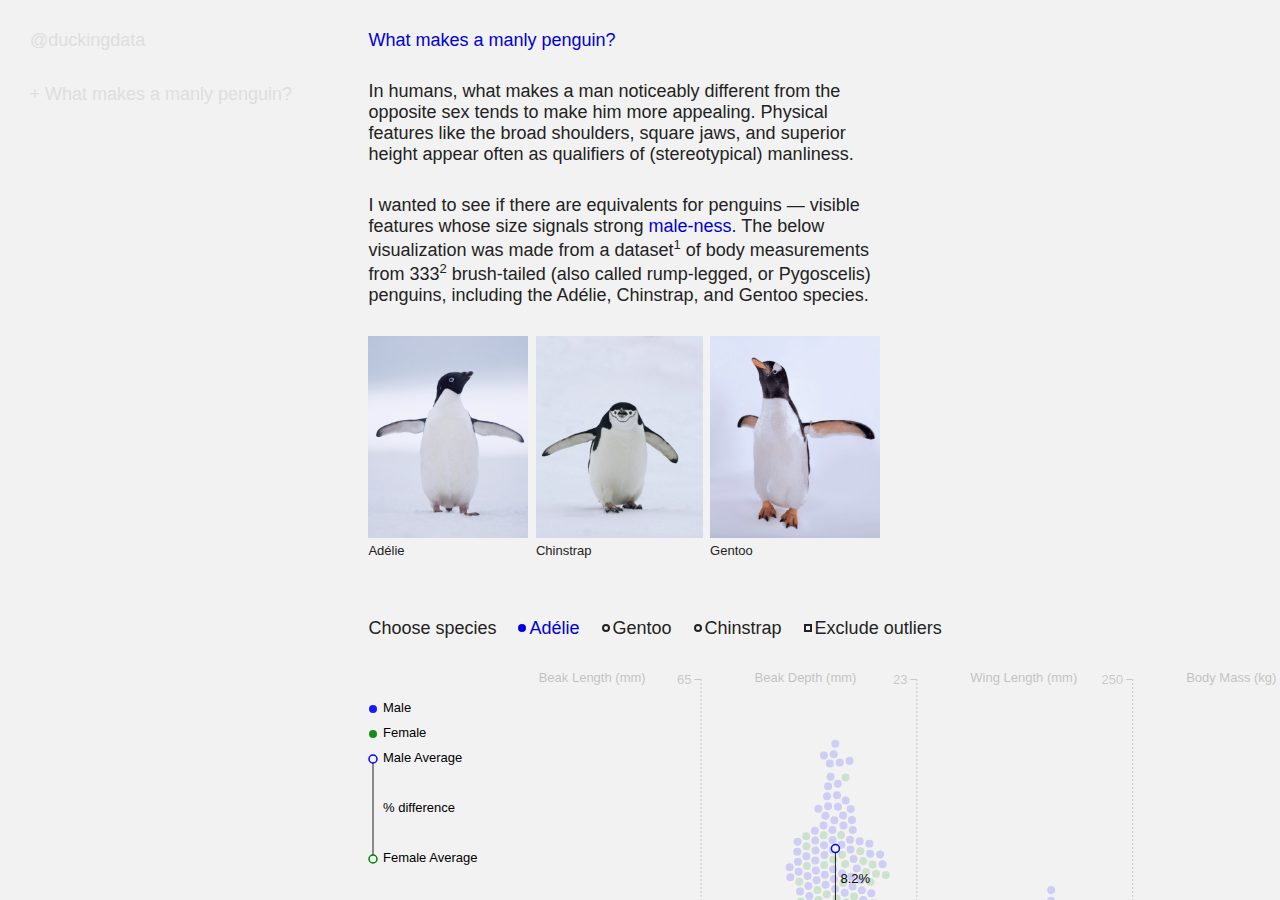
==== 220204-penguins.html @ bf02101d "restructured for github pages" ====
<!DOCTYPE html>
<html lang="en">
  <head>
    <meta charset="UTF-8" />
    <meta http-equiv="X-UA-Compatible" content="IE=edge" />
    <meta name="viewport" content="width=device-width, initial-scale=1.0" />
    <link rel="stylesheet" href="styles/styles.css" />
    <title>duckingdata</title>
  </head>
  <body>
    <script id="nav-bar" src="scripts/nav.js"></script>
    <main onclick="bodyOnClick()">
      <header class="pop">What makes a manly penguin?</header>
      <p>
        In humans, what makes a man noticeably different from the opposite sex
        tends to make him more appealing. Physical features like the broad
        shoulders, square jaws, and superior height appear often as qualifiers
        of (stereotypical) manliness.
      </p>
      <p>
        I wanted to see if there are equivalents for penguins — visible features
        whose size signals strong
        <span class="pop">male-ness</span>. The below visualization was made
        from a dataset<sup>1</sup> of body measurements from 333<sup>2</sup>
        brush-tailed (also called rump-legged, or Pygoscelis) penguins,
        including the Adélie, Chinstrap, and Gentoo species.
      </p>
      <div class="images-row">
        <figure>
          <img src="images/220204-penguins/adelie.png"Adélie" />
          <figcaption>Adélie</figcaption>
        </figure>
        <figure>
          <img src="images/220204-penguins/chinstrap.png" alt="Chinstrap" />
          <figcaption>Chinstrap</figcaption>
        </figure>
        <figure>
          <img src="images/220204-penguins/gentoo.png" alt="Gentoo" />
          <figcaption>Gentoo</figcaption>
        </figure>
      </div>
      <div id="chart">
        <div class="selector">
          <text>Choose species</text>
          <div class="options">
            <div>
              <input
                type="radio"
                id="Adelie"
                name="selector"
                checked="checked"
              />
              <label for="Adelie">Adélie</label>
              <div class="check"></div>
            </div>
            <div>
              <input type="radio" id="Gentoo" name="selector" />
              <label for="Gentoo">Gentoo</label>
              <div class="check"></div>
            </div>
            <div>
              <input type="radio" id="Chinstrap" name="selector" />
              <label for="Chinstrap">Chinstrap</label>
              <div class="check"></div>
            </div>
            <div>
              <input type="checkbox" id="outliers" />
              <label for="outliers">Exclude outliers</label>
              <div class="checkmark"></div>
            </div>
          </div>
        </div>
      </div>
      <p>
        Weight shows the widest gender gap for all three species. This makes
        sense, as a study of one Adélie colony found that 17.3% of chick losses
        were from parent deserting the nest due to starvation. The loss could
        have been avoided if the parent could hold out for a little longer,
        since the returning mates arrived only a few days later. In the waiting
        game, it's advantageous to be a large, fat penguin.<sup>3</sup> For
        mommy penguins,
        <span class="pop"
          >fatter husbands mean higher chance of survival for her babies.</span
        >
      </p>
      <p>
        Second, while males are generally larger than females, the distinction
        can be subtle. Some features show more pronounced difference, where we
        can almost draw a line to separate observations of each gender, like
        weight for Adélie and Gentoo, beak depth for Gentoo, and to lesser
        extent beak length for Chinstrap. There are otherwise large areas where
        blue and green dots migle, where both genders occupy the same range.
        This also makes sense: in humans, for example, broad shoulders or
        angular face shapes are not exlusive to men.
        <span class="pop">A combination of several features together</span>,
        rather than just one, may be more accurate predictor of sex.
      </p>
      <div>
        <p>
          <span class="pop">Limitions: </span>The highlighted averages in this
          graph don't reflect conclusions from the research paper<sup>1</sup>
          that accompanies the dataset. It suggests the strongest predictive
          features of male are:
        </p>
        <ul>
          <li>Weight and beak length for Adélie</li>
          <li>Weight and beak depth for Gentoo</li>
          <li>Beak length and depth for Chinstrap</li>
        </ul>
        <p>
          With weight the least predictive feature for Chinstrap, and wing
          length a weak predictor for all three species.
        </p>
      </div>
      <p>
        Beside showing that wing length has the smallest gender gap in all three
        species, the graph fails to reflect most of the rest. This may be
        because comparing averages is a weak way to determine which features are
        predictive of sex, as it doesn't take into account overlaps in the
        observation ranges of two genders, of which there are many, as mentioned
        earlier. A large overlap means the feature cannot be used to easily
        distinguish categories.
      </p>
      <p>
        For this classification problem, multivariate logistic regression and
        more advanced statistical analyses, like ones performed in the research
        paper, would be a better way to go. Since I'm statistic-illiterate,
        here's a penguin: 🐧
      </p>
      <ol id="source">
        <li>
          Gorman KB, Williams TD, Fraser WR (2014) Ecological Sexual Dimorphism
          and Environmental Variability within a Community of Antarctic Penguins
          (Genus Pygoscelis). PLoS ONE 9(3): e90081.
          <a href="https://doi.org/10.1371/journal.pone.0090081"
            >http://doi.org</a
          >
          (via
          <a
            href="https://www.kaggle.com/parulpandey/palmer-archipelago-antarctica-penguin-data"
            >www.kaggle.com</a
          >)
        </li>
        <li>
          From the original dataset, 11 were excluded due to missing data.
        </li>
        <li>
          The Ocean Portal, Smithsonian Institution, National Museum of Natural
          History, and Sant Marine Science Chair, accessed 3 March 2022 (<a
            href="https://ocean.si.edu/ocean-life/seabirds/penguins"
            >http://ocean.si.edu</a
          >)
        </li>
      </ol>
    </main>
  </body>
  <script src="scripts/d3.min.js"></script>
  <script src="scripts/220204-penguins.js"></script>
</html>
---- styles/styles.css ----
@font-face {
    font-family: 'Inter var';
    font-weight: 100 900;
    font-display: swap;
    font-style: normal;
    font-named-instance: 'Regular';
    src: url("fonts/Inter-roman.var.woff2") format("woff2");
}

html {
    font-family: 'Inter', sans-serif;
}

:root {
    /* text colors */
    --base-color: #F2F2F2;
    --text-color: #222222;
    --text-faint: #dedede;
    --small-text-faint: #a2a2a2;
    --accent-color: #0000d8;
    /* graph colors*/
    --graph-background-color: #ededed;
    --small-element-faint: .2;
    --medium-element-faint: .15;
    /* fonts */
    --font : 'Inter';
    --font-main-size: 18px;
    --font-main-weight: 500;
    --font-legend-size: 13px;
    --font-nav-button-size: 45px;
    /* layout */
    --margin: 30px;
    --mini-margin: 15px;
    --padding: 30px;
    --mini-padding: 10px;
    --nav-width: 24vw;
    --nav-max-width: 350px;
    --nav-min-width: 300px;
    --paragraph-width: 40vw;
    --paragraph-width-mobile: 70vw;
    --paragraph-max-width: 800px;
    --paragraph-min-width: 300px;
    --graph-width: 65vw;
    --graph-max-width: 1100px;
    --graph-min-width: 990px;
}

@keyframes fadeInAnimation{
    0% { opacity: 0; }
    100% { opacity: 1; }
}

@keyframes colorFade {
    0% { color: var(--text-faint); }
    100% { color: var(--text-color); }
}

* {
    padding: 0;
    margin: 0;
    max-width: 100%;
    position: relative;
}

a {
    color: var(--text-color);
}

a:hover {
    color: var(--accent-color);
}

body {
    appearance: none;
    animation: fadeInAnimation ease 100ms;
    background: var(--base-color);
    color: var(--text-color);
    display: flex;
    font-size: var(--font-main-size);
    font-weight: var(--font-main-weight);
    overflow: hidden;
    height: 100vh;
    -webkit-font-smoothing: antialiased;
}

figcaption,
sup {
    font-size: var(--font-legend-size);
    font-weight: var(--font-legend-weight);
}

h1,
h2,
h3 {
    font-size: var(--font-main-size);
    font-weight: var(--font-main-weight);
}

input[type=radio],
input[type=checkbox] {
    visibility: hidden;
}

input[type=radio]:checked ~ .check,
input[type=checkbox]:checked ~ .checkmark {
    border-color: var(--accent-color);
    background: var(--accent-color);
}

input[type=radio]:checked ~ label,
input[type=checkbox]:checked ~ label {
    color: var(--accent-color);
}

label {
    cursor: pointer;
    padding-left: 5px;
}

nav {
    display: flex;
    flex-direction: column;
    gap: var(--margin);
    max-height: 100vh;
    overflow-y: auto;
    padding: var(--padding);
    width: var(--nav-width);
    max-width: var(--nav-max-width);
}

nav * {
    color: var(--text-faint);
}

nav:hover * {
    animation: colorFade ease 50ms;
    animation-fill-mode: forwards;
}

ul {
    list-style: '+';
    list-style-position: outside;
    padding-left: var(--mini-padding);
}

main ul {
    margin: var(--mini-margin) 0;
}

li {
    margin: calc(var(--mini-padding)/3) 0;
    padding-left: calc(var(--mini-padding)/2);
}

nav a {
    text-decoration: none;
}

nav a:hover,
nav li:hover {
    color: var(--accent-color) !important;
}

main {
    display: flex;
    flex-direction: column;
    gap: var(--margin);
    max-height: 100vh;
    overflow-y: auto;
    padding: var(--padding);
    width: calc(100vw - var(--nav-width));
}

main p {
    line-break: strict;
    width: var(--paragraph-width);
    max-width: var(--paragraph-max-width);
    min-width: var(--paragraph-min-width);
}

#chart {
    display: flex;
    flex-direction: column;
    gap: var(--margin);
    height: auto;
    margin: var(--margin) 0;
    max-width: var(--graph-max-width);
    min-width: var(--graph-min-width);
    width: var(--graph-width);
}

#nav-button {
    position: absolute;
    right: var(--margin);
    top: calc(var(--margin) - 10px);
    visibility: hidden;
}

#nav-button label {
    padding: 0;
    font-size: var(--font-nav-button-size);
}

#nav-sign:before {
    content:'menu';
    font-size: var(--font-legend-size);
    position: absolute;
    top: -10px;
    right: -2px;
}

#nav-checkbox:checked ~ #nav-sign:before {
    content: '';
    color: var(--accent-color);
}

#source {
    font-size: var(--font-legend-size);
    width: var(--paragraph-width);
    max-width: var(--paragraph-max-width);
    min-width: var(--paragraph-min-width);
}

#source:before {
    content: '—';
}

.axis {
    color: var(--text-color);
    opacity: var(--small-element-faint);
}

.axis path {
    stroke: var(--text-color);
    stroke-dasharray: 2, 2;
}

.circle {
    opacity: var(--medium-element-faint);
}

.circle-avg {
    fill: var(--base-color);
    stroke-width: 1.5px;
}

.chart-background {
    fill: var(--graph-background-color);
}

.check {
    border: solid 2px var(--text-color);
    border-radius: 100%;
    height: 4px;
    left: 7px;
    position: absolute;
    width: 4px;
}

.checkmark {
    border: solid 2px var(--text-color);
    height: 4px;
    left: 7px;
    position: absolute;
    width: 4px;
}

.images-row {
    align-items: stretch;
    display: flex;
    gap: calc(var(--mini-margin)/2);
    width: var(--paragraph-width);
    max-width: var(--paragraph-max-width);
    min-width: var(--paragraph-min-width);
}

.legend-text {
    dominant-baseline: middle;
    font-size: var(--font-legend-size);
    font-weight: var(--font-legend-weight);
}

.line-avg {
    stroke: var(--text-color);
    stroke-width: 1px;
}

.massive {
    font-size: clamp(4rem, 9vw, 9rem);
    line-height: 1.5ch;
    letter-spacing: -.05em;
    word-spacing: .2em;
    position: relative;
    top: -10px;
}

.open-menu {
    animation: fadeInAnimation 50ms ease;
    visibility: visible;
}

.options {
    display: flex;
    gap: var(--mini-margin);
}

.options > div {
    align-items: center;
    display: flex;
}

.options > div:hover .check {
    border-color: var(--accent-color);
}
.options > div:hover label {
    color: var(--accent-color);
}

.pop {
    color: var(--accent-color);
}

.selector {
    display: flex;
    gap: var(--mini-margin);
}

.tick text {
    font-size: var(--font-legend-size);
}

::-webkit-scrollbar {
    display: none;
}

@media screen  and (max-width: 770px) {
    nav {
        background: var(--base-color);
        border-left: 1.5px solid var(--text-color);
        height: 100%;
        position: absolute;
        right: 0;
        min-width: var(--nav-min-width);
        visibility: hidden;
        z-index: 1;
    }
    nav * {
        color: var(--text-color);
    }
    nav:hover * {
        animation: none;
    }
    main {
        width: 100% !important;
    }
    main p,
    #source,
    .images-row {
        width: var(--paragraph-width-mobile);
    }
    #nav-button {
        visibility: visible !important;
        z-index: 1000;
    }
}
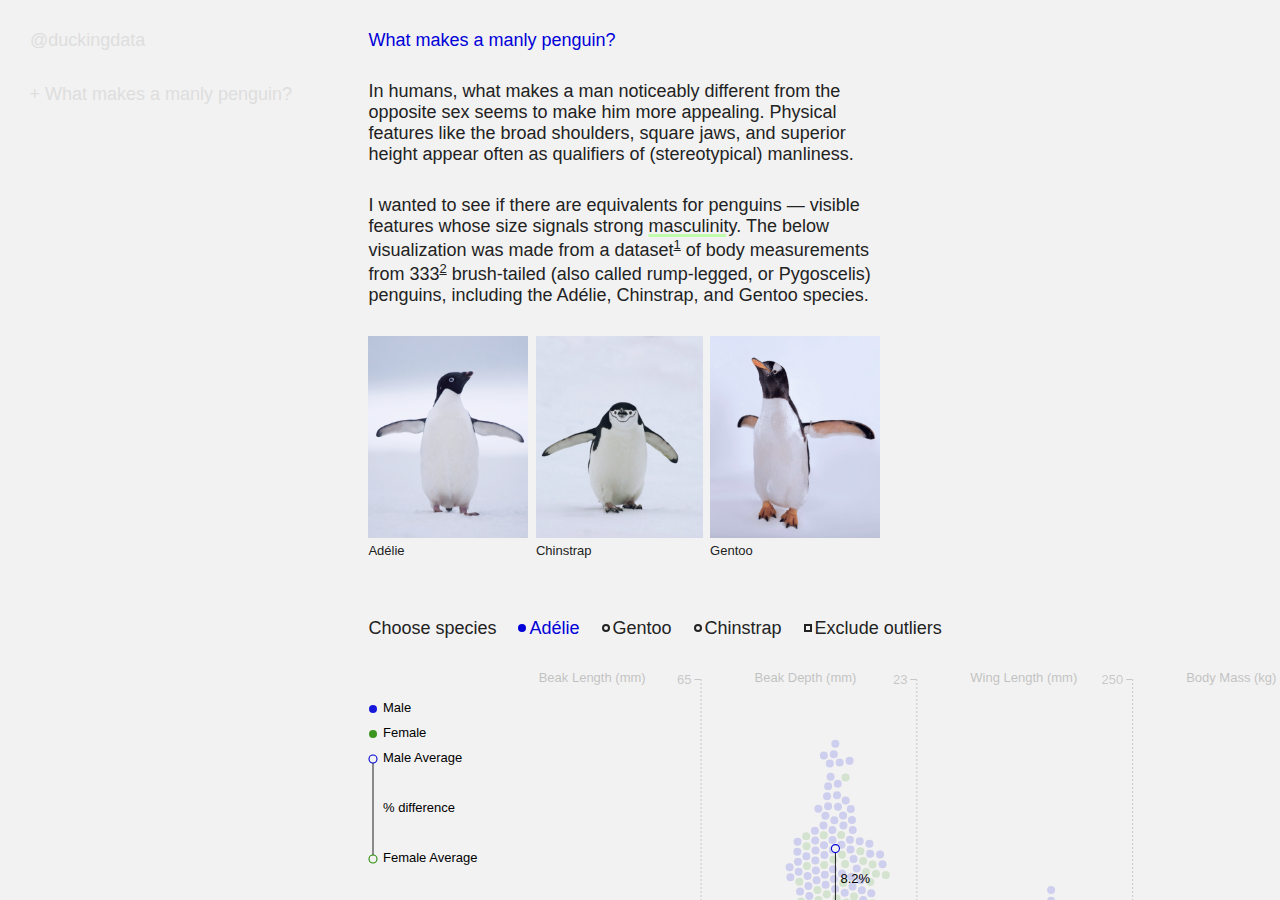
==== commit 57f0c558: "edited styles and layout" ====
--- a/220204-penguins.html
+++ b/220204-penguins.html
@@ -13,15 +13,16 @@
       <header class="pop">What makes a manly penguin?</header>
       <p>
         In humans, what makes a man noticeably different from the opposite sex
-        tends to make him more appealing. Physical features like the broad
+        seems to make him more appealing. Physical features like the broad
         shoulders, square jaws, and superior height appear often as qualifiers
         of (stereotypical) manliness.
       </p>
       <p>
         I wanted to see if there are equivalents for penguins — visible features
         whose size signals strong
-        <span class="pop">male-ness</span>. The below visualization was made
-        from a dataset<sup>1</sup> of body measurements from 333<sup>2</sup>
+        <span class="pop-abit">masculinity</span>. The below visualization was
+        made from a dataset<sup><a href="#note-1">1</a></sup> of body
+        measurements from 333<sup><a href="#note-2">2</a></sup>
         brush-tailed (also called rump-legged, or Pygoscelis) penguins,
         including the Adélie, Chinstrap, and Gentoo species.
       </p>
@@ -73,85 +74,91 @@
       </div>
       <p>
         Weight shows the widest gender gap for all three species. This makes
-        sense, as a study of one Adélie colony found that 17.3% of chick losses
-        were from parent deserting the nest due to starvation. The loss could
-        have been avoided if the parent could hold out for a little longer,
-        since the returning mates arrived only a few days later. In the waiting
-        game, it's advantageous to be a large, fat penguin.<sup>3</sup> For
-        mommy penguins,
-        <span class="pop"
+        sense: a study of one Adélie colony found that 17.3% of chick losses
+        were from parent deserting the nest due to starvation, and since the
+        returning mates arrived only a few days later, the loss could have been
+        avoided if the parent could hold out for a little longer. In the waiting
+        game, it's advantageous to be a large, fat penguin.<sup
+          ><a href="#note-3">3</a></sup
+        >
+        For mommy penguins,
+        <span class="pop-abit"
           >fatter husbands mean higher chance of survival for her babies.</span
         >
       </p>
       <p>
-        Second, while males are generally larger than females, the distinction
-        can be subtle. Some features show more pronounced difference, where we
-        can almost draw a line to separate observations of each gender, like
-        weight for Adélie and Gentoo, beak depth for Gentoo, and to lesser
-        extent beak length for Chinstrap. There are otherwise large areas where
-        blue and green dots migle, where both genders occupy the same range.
-        This also makes sense: in humans, for example, broad shoulders or
-        angular face shapes are not exlusive to men.
-        <span class="pop">A combination of several features together</span>,
-        rather than just one, may be more accurate predictor of sex.
-      </p>
-      <div>
-        <p>
-          <span class="pop">Limitions: </span>The highlighted averages in this
-          graph don't reflect conclusions from the research paper<sup>1</sup>
-          that accompanies the dataset. It suggests the strongest predictive
-          features of male are:
-        </p>
-        <ul>
-          <li>Weight and beak length for Adélie</li>
-          <li>Weight and beak depth for Gentoo</li>
-          <li>Beak length and depth for Chinstrap</li>
-        </ul>
-        <p>
-          With weight the least predictive feature for Chinstrap, and wing
-          length a weak predictor for all three species.
-        </p>
-      </div>
-      <p>
-        Beside showing that wing length has the smallest gender gap in all three
-        species, the graph fails to reflect most of the rest. This may be
-        because comparing averages is a weak way to determine which features are
-        predictive of sex, as it doesn't take into account overlaps in the
-        observation ranges of two genders, of which there are many, as mentioned
-        earlier. A large overlap means the feature cannot be used to easily
-        distinguish categories.
+        While males are generally larger than females, the distinction can be
+        subtle. On few features — weight for Adélie and Gentoo, beak depth for
+        Gentoo, and to lesser extent beak length for Chinstrap — we can almost
+        draw a line to roughly separate observations of each gender. On others,
+        blue and green dots migle over large areas, with both genders occupying
+        the same range of measurements.
       </p>
       <p>
-        For this classification problem, multivariate logistic regression and
-        more advanced statistical analyses, like ones performed in the research
-        paper, would be a better way to go. Since I'm statistic-illiterate,
-        here's a penguin: 🐧
+        This also makes sense: in humans, broad shoulders or angular face shapes
+        are not exclusive to men. Not one but a combination of several features
+        may be more accurate predictor of sex.
       </p>
-      <ol id="source">
-        <li>
-          Gorman KB, Williams TD, Fraser WR (2014) Ecological Sexual Dimorphism
-          and Environmental Variability within a Community of Antarctic Penguins
-          (Genus Pygoscelis). PLoS ONE 9(3): e90081.
-          <a href="https://doi.org/10.1371/journal.pone.0090081"
-            >http://doi.org</a
-          >
-          (via
-          <a
-            href="https://www.kaggle.com/parulpandey/palmer-archipelago-antarctica-penguin-data"
-            >www.kaggle.com</a
-          >)
-        </li>
-        <li>
-          From the original dataset, 11 were excluded due to missing data.
-        </li>
-        <li>
-          The Ocean Portal, Smithsonian Institution, National Museum of Natural
-          History, and Sant Marine Science Chair, accessed 3 March 2022 (<a
-            href="https://ocean.si.edu/ocean-life/seabirds/penguins"
-            >http://ocean.si.edu</a
-          >)
-        </li>
-      </ol>
+      <p>
+        To overgeneralize, this means to me that
+        <span class="pop-abit"
+          >plump, curvaceous women with significant lips translate to very macho
+          penguins</span
+        >, making them highly desirable to both species.
+      </p>
+      <div id="footnote">
+        <ol>
+          <li id="note-1">
+            Gorman KB, Williams TD, Fraser WR (2014) Ecological Sexual
+            Dimorphism and Environmental Variability within a Community of
+            Antarctic Penguins (Genus Pygoscelis). PLoS ONE 9(3): e90081.
+            <a href="https://doi.org/10.1371/journal.pone.0090081"
+              >http://doi.org</a
+            >
+            (via
+            <a
+              href="https://www.kaggle.com/parulpandey/palmer-archipelago-antarctica-penguin-data"
+              >www.kaggle.com</a
+            >)
+          </li>
+          <li id="note-2">
+            From the original dataset, 11 were excluded due to missing data.
+          </li>
+          <li id="note-3">
+            The Ocean Portal, Smithsonian Institution, National Museum of
+            Natural History, and Sant Marine Science Chair, accessed 3 March
+            2022 (<a href="https://ocean.si.edu/ocean-life/seabirds/penguins"
+              >http://ocean.si.edu</a
+            >)
+          </li>
+        </ol>
+        <div>
+          <p>
+            <span class="pop-abit">Limitations:</span><br />The highlighted
+            averages in this graph don't reflect conclusions from the research
+            paper that accompanies the dataset. It suggests the strongest
+            predictive features of male are:
+          </p>
+          <ul>
+            <li>Weight and beak length for Adélie</li>
+            <li>Weight and beak depth for Gentoo</li>
+            <li>Beak length and depth for Chinstrap</li>
+          </ul>
+          <p>
+            With weight the least predictive feature for Chinstrap, and wing
+            length a weak predictor for all three species. Beside showing the
+            latter (wing length), the graph fails to reflect most of the rest.
+            This may be because comparing averages is a weak way to determine
+            predictive features: it doesn't take into account the many overlaps
+            in the observation ranges of two genders. A large overlap means the
+            feature cannot be used to easily distinguish categories. For this
+            classification problem, multivariate logistic regression and more
+            advanced statistical analyses, like those performed in the research
+            paper, would be a better way to go. Since I'm statistic-illiterate,
+            here's a penguin: 🐧
+          </p>
+        </div>
+      </div>
     </main>
   </body>
   <script src="scripts/d3.min.js"></script>
--- a/styles/styles.css
+++ b/styles/styles.css
@@ -17,11 +17,14 @@
     --text-color: #222222;
     --text-faint: #dedede;
     --small-text-faint: #a2a2a2;
+    --text-highlight: #c0fcac;
     --accent-color: #0000d8;
+    --secondary-accent-color: #268C07;
+    --third-accent-color: #D95816;
     /* graph colors*/
     --graph-background-color: #ededed;
-    --small-element-faint: .2;
-    --medium-element-faint: .15;
+    --faint-small-opacity: .2;
+    --faint-medium-opacity: .15;
     /* fonts */
     --font : 'Inter';
     --font-main-size: 18px;
@@ -80,6 +83,7 @@
     font-weight: var(--font-main-weight);
     overflow: hidden;
     height: 100vh;
+    width: 100vw;
     -webkit-font-smoothing: antialiased;
 }
 
@@ -137,14 +141,22 @@
     animation-fill-mode: forwards;
 }
 
-ul {
-    list-style: '+';
+nav ul {
+    list-style: '+' outside;
+    padding-left: var(--mini-padding);
+}
+
+main ul {
+    list-style: '+' outside;
+    /* margin: var(--mini-margin) 0; */
+    position: relative;
+    right: calc(var(--mini-padding)/2);
+}
+
+ol {
     list-style-position: outside;
-    padding-left: var(--mini-padding);
-}
-
-main ul {
-    margin: var(--mini-margin) 0;
+    position: relative;
+    right: calc(var(--mini-padding)/2);
 }
 
 li {
@@ -214,20 +226,31 @@
     color: var(--accent-color);
 }
 
-#source {
+#footnote {
+    display: flex;
+    flex-direction: column;
+    gap: var(--mini-margin);
     font-size: var(--font-legend-size);
     width: var(--paragraph-width);
     max-width: var(--paragraph-max-width);
     min-width: var(--paragraph-min-width);
 }
 
-#source:before {
+#footnote:before {
     content: '—';
+}
+
+#footnote ul {
+    margin: calc(var(--mini-margin)/2) 0;
+}
+
+#footnote li {
+    margin: 0;
 }
 
 .axis {
     color: var(--text-color);
-    opacity: var(--small-element-faint);
+    opacity: var(--faint-small-opacity);
 }
 
 .axis path {
@@ -236,12 +259,12 @@
 }
 
 .circle {
-    opacity: var(--medium-element-faint);
+    opacity: var(--faint-medium-opacity);
 }
 
 .circle-avg {
     fill: var(--base-color);
-    stroke-width: 1.5px;
+    stroke-width: 1.1px;
 }
 
 .chart-background {
@@ -286,12 +309,13 @@
 }
 
 .massive {
-    font-size: clamp(4rem, 9vw, 9rem);
+    font-size: clamp(4rem, 5vw, 5rem);
     line-height: 1.5ch;
     letter-spacing: -.05em;
-    word-spacing: .2em;
     position: relative;
     top: -10px;
+    width: 50vw;
+    word-spacing: .2em;
 }
 
 .open-menu {
@@ -320,6 +344,11 @@
     color: var(--accent-color);
 }
 
+.pop-abit {
+    /* background: linear-gradient(0deg, var(--text-highlight) 10%, transparent 20%); */
+    text-decoration: 2.5px solid underline var(--text-highlight);
+}
+
 .selector {
     display: flex;
     gap: var(--mini-margin);
@@ -333,7 +362,7 @@
     display: none;
 }
 
-@media screen  and (max-width: 770px) {
+@media screen and (max-width: 770px) {
     nav {
         background: var(--base-color);
         border-left: 1.5px solid var(--text-color);
@@ -352,10 +381,12 @@
     }
     main {
         width: 100% !important;
+        /* overflow-x: hidden; */
     }
     main p,
-    #source,
-    .images-row {
+    #footnote,
+    .images-row,
+    .massive {
         width: var(--paragraph-width-mobile);
     }
     #nav-button {
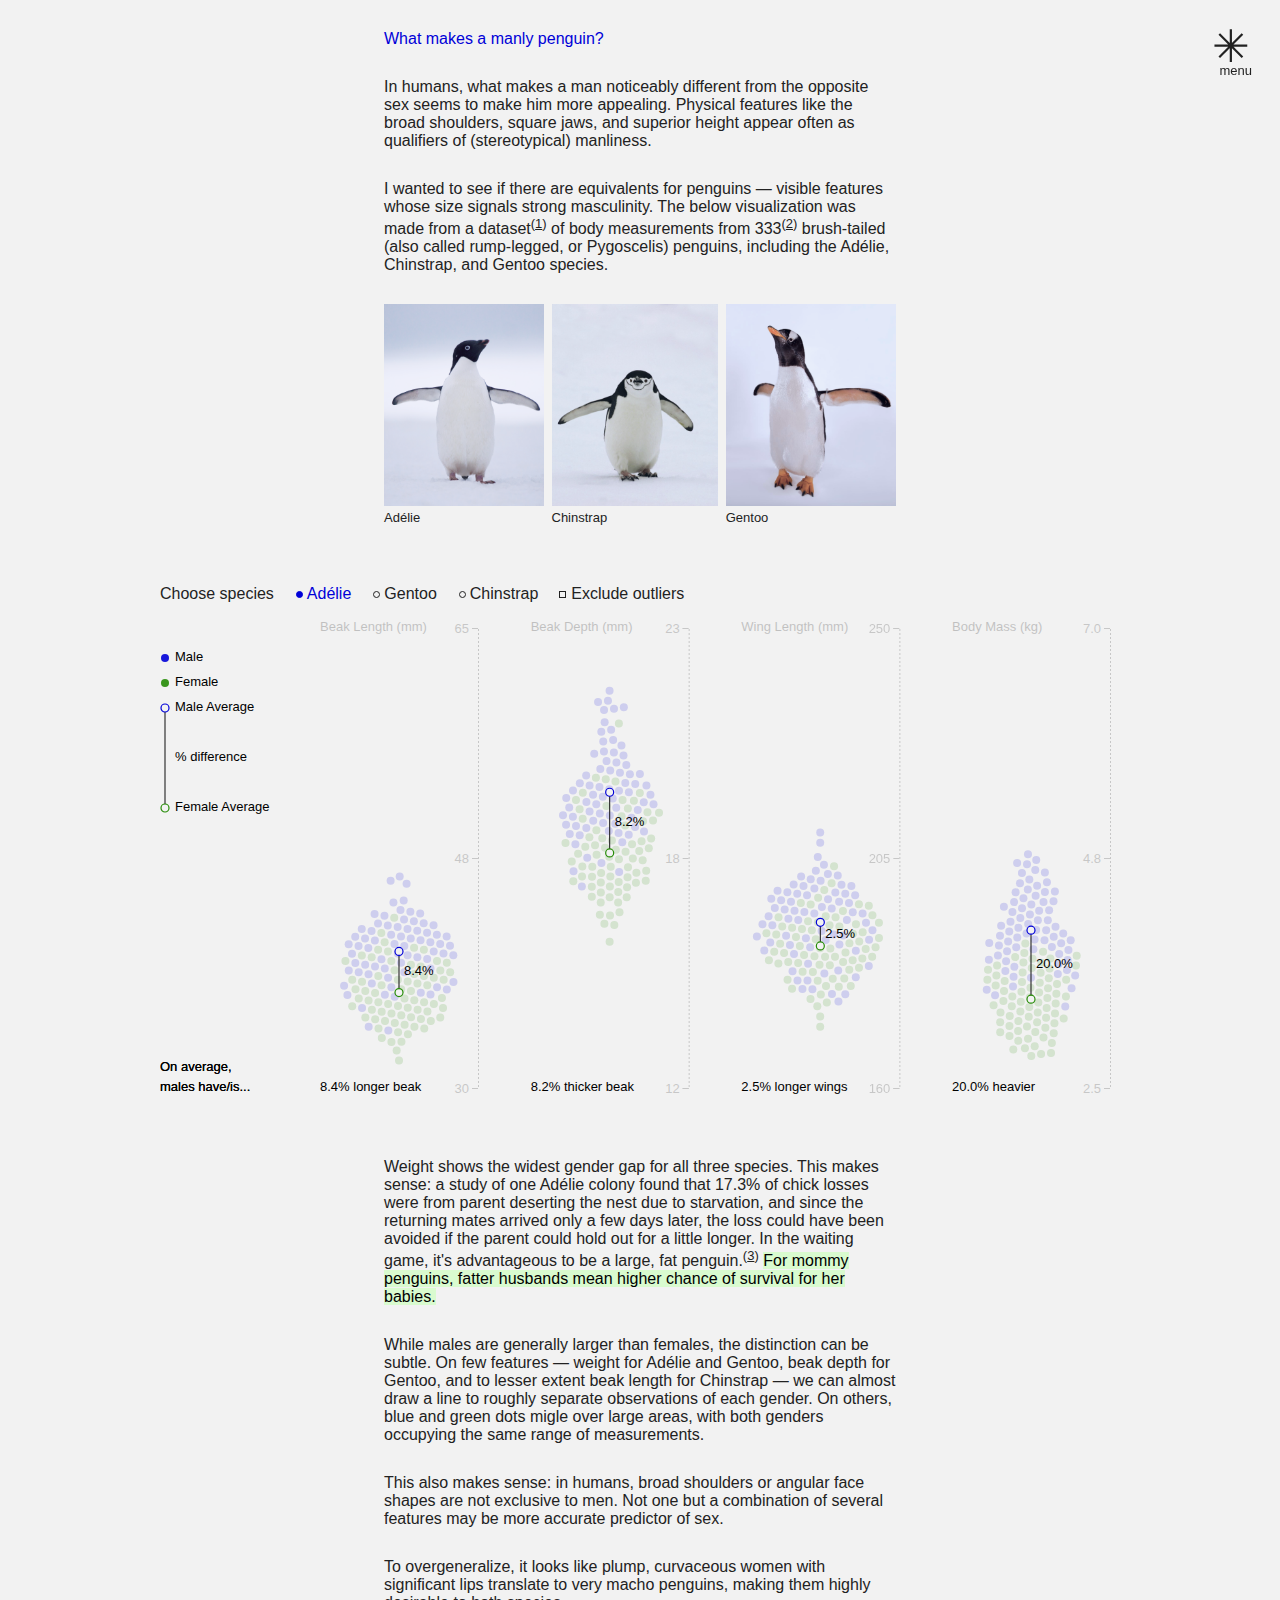
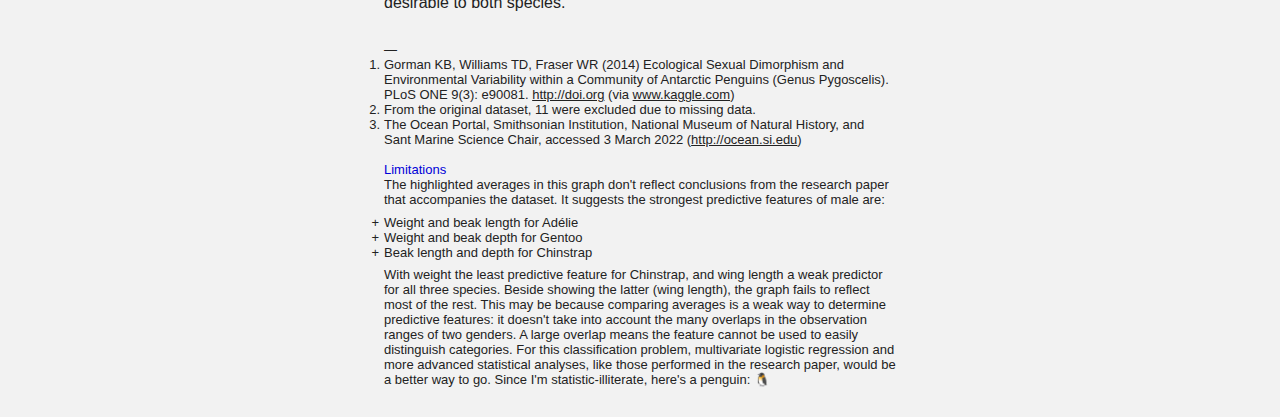
==== commit 44c2b351: "changed layouts" ====
--- a/220204-penguins.html
+++ b/220204-penguins.html
@@ -19,10 +19,9 @@
       </p>
       <p>
         I wanted to see if there are equivalents for penguins — visible features
-        whose size signals strong
-        <span class="pop-abit">masculinity</span>. The below visualization was
-        made from a dataset<sup><a href="#note-1">1</a></sup> of body
-        measurements from 333<sup><a href="#note-2">2</a></sup>
+        whose size signals strong masculinity. The below visualization was made
+        from a dataset<sup>(<a href="#note-1">1</a>)</sup> of body measurements
+        from 333<sup>(<a href="#note-2">2</a>)</sup>
         brush-tailed (also called rump-legged, or Pygoscelis) penguins,
         including the Adélie, Chinstrap, and Gentoo species.
       </p>
@@ -40,38 +39,40 @@
           <figcaption>Gentoo</figcaption>
         </figure>
       </div>
-      <div id="chart">
-        <div class="selector">
-          <text>Choose species</text>
-          <div class="options">
-            <div>
-              <input
-                type="radio"
-                id="Adelie"
-                name="selector"
-                checked="checked"
-              />
-              <label for="Adelie">Adélie</label>
-              <div class="check"></div>
-            </div>
-            <div>
-              <input type="radio" id="Gentoo" name="selector" />
-              <label for="Gentoo">Gentoo</label>
-              <div class="check"></div>
-            </div>
-            <div>
-              <input type="radio" id="Chinstrap" name="selector" />
-              <label for="Chinstrap">Chinstrap</label>
-              <div class="check"></div>
-            </div>
-            <div>
-              <input type="checkbox" id="outliers" />
-              <label for="outliers">Exclude outliers</label>
-              <div class="checkmark"></div>
-            </div>
-          </div>
-        </div>
-      </div>
+     <div class="chart-wrapper">
+       <div id="chart">
+         <div class="selector">
+           <text>Choose species</text>
+           <div class="options">
+             <div>
+               <input
+                 type="radio"
+                 id="Adelie"
+                 name="selector"
+                 checked="checked"
+               />
+               <label for="Adelie">Adélie</label>
+               <div class="check"></div>
+             </div>
+             <div>
+               <input type="radio" id="Gentoo" name="selector" />
+               <label for="Gentoo">Gentoo</label>
+               <div class="check"></div>
+             </div>
+             <div>
+               <input type="radio" id="Chinstrap" name="selector" />
+               <label for="Chinstrap">Chinstrap</label>
+               <div class="check"></div>
+             </div>
+             <div>
+               <input type="checkbox" id="outliers" />
+               <label for="outliers">Exclude outliers</label>
+               <div class="checkmark"></div>
+             </div>
+           </div>
+         </div>
+       </div>
+     </div>
       <p>
         Weight shows the widest gender gap for all three species. This makes
         sense: a study of one Adélie colony found that 17.3% of chick losses
@@ -79,11 +80,11 @@
         returning mates arrived only a few days later, the loss could have been
         avoided if the parent could hold out for a little longer. In the waiting
         game, it's advantageous to be a large, fat penguin.<sup
-          ><a href="#note-3">3</a></sup
+          >(<a href="#note-3">3</a>)</sup
         >
-        For mommy penguins,
-        <span class="pop-abit"
-          >fatter husbands mean higher chance of survival for her babies.</span
+        <mark
+          >For mommy penguins, fatter husbands mean higher chance of survival
+          for her babies.</mark
         >
       </p>
       <p>
@@ -100,13 +101,11 @@
         may be more accurate predictor of sex.
       </p>
       <p>
-        To overgeneralize, this means to me that
-        <span class="pop-abit"
-          >plump, curvaceous women with significant lips translate to very macho
-          penguins</span
-        >, making them highly desirable to both species.
+        To overgeneralize, it looks like plump, curvaceous women with
+        significant lips translate to very macho penguins, making them highly
+        desirable to both species.
       </p>
-      <div id="footnote">
+      <div class="footnote">
         <ol>
           <li id="note-1">
             Gorman KB, Williams TD, Fraser WR (2014) Ecological Sexual
@@ -134,7 +133,7 @@
         </ol>
         <div>
           <p>
-            <span class="pop-abit">Limitations:</span><br />The highlighted
+            <span class="pop">Limitations</span><br />The highlighted
             averages in this graph don't reflect conclusions from the research
             paper that accompanies the dataset. It suggests the strongest
             predictive features of male are:
--- a/styles/styles.css
+++ b/styles/styles.css
@@ -1,396 +1,378 @@
-@font-face {
-    font-family: 'Inter var';
-    font-weight: 100 900;
-    font-display: swap;
-    font-style: normal;
-    font-named-instance: 'Regular';
-    src: url("fonts/Inter-roman.var.woff2") format("woff2");
-}
-
+@import url("https://rsms.me/inter/inter.css");
 html {
-    font-family: 'Inter', sans-serif;
+  font-family: "Inter", sans-serif;
+}
+@supports (font-variation-settings: normal) {
+  html {
+    font-family: "Inter var", sans-serif;
+  }
 }
 
 :root {
-    /* text colors */
-    --base-color: #F2F2F2;
-    --text-color: #222222;
-    --text-faint: #dedede;
-    --small-text-faint: #a2a2a2;
-    --text-highlight: #c0fcac;
-    --accent-color: #0000d8;
-    --secondary-accent-color: #268C07;
-    --third-accent-color: #D95816;
-    /* graph colors*/
-    --graph-background-color: #ededed;
-    --faint-small-opacity: .2;
-    --faint-medium-opacity: .15;
-    /* fonts */
-    --font : 'Inter';
-    --font-main-size: 18px;
-    --font-main-weight: 500;
-    --font-legend-size: 13px;
-    --font-nav-button-size: 45px;
-    /* layout */
-    --margin: 30px;
-    --mini-margin: 15px;
-    --padding: 30px;
-    --mini-padding: 10px;
-    --nav-width: 24vw;
-    --nav-max-width: 350px;
-    --nav-min-width: 300px;
-    --paragraph-width: 40vw;
-    --paragraph-width-mobile: 70vw;
-    --paragraph-max-width: 800px;
-    --paragraph-min-width: 300px;
-    --graph-width: 65vw;
-    --graph-max-width: 1100px;
-    --graph-min-width: 990px;
-}
-
-@keyframes fadeInAnimation{
-    0% { opacity: 0; }
-    100% { opacity: 1; }
-}
-
-@keyframes colorFade {
-    0% { color: var(--text-faint); }
-    100% { color: var(--text-color); }
+  /* text colors */
+  --base-color: #f2f2f2;
+  --text-color: #222222;
+  --text-highlight: #d9fbcf;
+  --accent-color: #0000d8;
+
+  /* graph colors*/
+  --faint-peripherals-opacity: 0.2;
+  --faint-dots-opacity: 0.15;
+  /* fonts */
+  --font-main-size: 16px;
+  --font-legend-size: 13px;
+  --font-nav-button-size: 45px;
+  /* layout */
+  --margin: 30px;
+  --mini-margin: 15px;
+  --padding: 30px;
+  --mini-padding: 10px;
+  --nav-width: 25vw;
+  --nav-max-width: 400px;
+  --nav-min-width: 350px;
+  --paragraph-width: 40vw;
+  --paragraph-width-mobile: 70vw;
+  --paragraph-max-width: 800px;
+  --paragraph-min-width: 300px;
+  --graph-width: 60vw;
+  --graph-max-width: 1100px;
+  --graph-min-width: 960px;
+}
+
+@keyframes fadeInAnimation {
+  0% {
+    opacity: 0;
+  }
+  100% {
+    opacity: 1;
+  }
 }
 
 * {
-    padding: 0;
-    margin: 0;
-    max-width: 100%;
-    position: relative;
+  box-sizing: border-box;
+  font-weight: 500;
+  padding: 0;
+  margin: 0;
+  max-width: 100%;
+  position: relative;
 }
 
 a {
-    color: var(--text-color);
+  color: var(--text-color);
 }
 
 a:hover {
-    color: var(--accent-color);
+  color: var(--accent-color);
 }
 
 body {
-    appearance: none;
-    animation: fadeInAnimation ease 100ms;
-    background: var(--base-color);
-    color: var(--text-color);
-    display: flex;
-    font-size: var(--font-main-size);
-    font-weight: var(--font-main-weight);
-    overflow: hidden;
-    height: 100vh;
-    width: 100vw;
-    -webkit-font-smoothing: antialiased;
+  animation: fadeInAnimation ease 100ms;
+  background: var(--base-color);
+  color: var(--text-color);
+  font-size: var(--font-main-size);
+  -webkit-font-smoothing: antialiased;
 }
 
 figcaption,
 sup {
-    font-size: var(--font-legend-size);
-    font-weight: var(--font-legend-weight);
+  font-size: var(--font-legend-size);
+  font-weight: var(--font-legend-weight);
 }
 
 h1,
 h2,
 h3 {
-    font-size: var(--font-main-size);
-    font-weight: var(--font-main-weight);
-}
-
-input[type=radio],
-input[type=checkbox] {
-    visibility: hidden;
-}
-
-input[type=radio]:checked ~ .check,
-input[type=checkbox]:checked ~ .checkmark {
-    border-color: var(--accent-color);
-    background: var(--accent-color);
-}
-
-input[type=radio]:checked ~ label,
-input[type=checkbox]:checked ~ label {
-    color: var(--accent-color);
+  font-size: var(--font-main-size);
+}
+
+input[type="radio"],
+input[type="checkbox"] {
+  visibility: hidden;
+}
+
+input[type="radio"]:checked ~ .check,
+input[type="checkbox"]:checked ~ .checkmark {
+  border-color: var(--accent-color);
+  background: var(--accent-color);
+}
+
+input[type="radio"]:checked ~ label,
+input[type="checkbox"]:checked ~ label {
+  color: var(--accent-color);
 }
 
 label {
-    cursor: pointer;
-    padding-left: 5px;
+  cursor: pointer;
+  padding-left: 5px;
+}
+
+li {
+  margin: calc(var(--mini-padding) / 3) 0;
+  padding-left: calc(var(--mini-padding) / 2);
+}
+
+mark {
+  background: var(--text-highlight);
+}
+
+main {
+  align-items: center;
+  display: flex;
+  flex-direction: column;
+  gap: var(--margin);
+  padding: var(--padding);
+}
+
+main header,
+main p {
+  line-break: strict;
+  max-width: var(--paragraph-max-width);
+  min-width: var(--paragraph-min-width);
+  width: var(--paragraph-width);
+}
+
+main ul {
+  list-style: "+" outside;
+  position: relative;
+  right: calc(var(--mini-padding) / 2);
 }
 
 nav {
-    display: flex;
-    flex-direction: column;
-    gap: var(--margin);
-    max-height: 100vh;
-    overflow-y: auto;
-    padding: var(--padding);
-    width: var(--nav-width);
-    max-width: var(--nav-max-width);
-}
-
-nav * {
-    color: var(--text-faint);
-}
-
-nav:hover * {
-    animation: colorFade ease 50ms;
-    animation-fill-mode: forwards;
+  background: var(--base-color);
+  border-left: 1.5px solid var(--text-color);
+  bottom: 0px;
+  display: flex;
+  flex-direction: column;
+  gap: var(--margin);
+  height: 100vh;
+  overflow-y: auto;
+  padding: var(--padding);
+  position: fixed;
+  right: 0;
+  visibility: hidden;
+  width: clamp(var(--nav-min-width), var(--nav-width), var(--nav-max-width));
+  z-index: 1;
 }
 
 nav ul {
-    list-style: '+' outside;
-    padding-left: var(--mini-padding);
-}
-
-main ul {
-    list-style: '+' outside;
-    /* margin: var(--mini-margin) 0; */
-    position: relative;
-    right: calc(var(--mini-padding)/2);
+  list-style: "+" outside;
+  padding-left: var(--mini-padding);
+}
+
+nav a {
+  text-decoration: none;
+}
+
+nav li:hover,
+nav li:hover a {
+  color: var(--accent-color) !important;
 }
 
 ol {
-    list-style-position: outside;
-    position: relative;
-    right: calc(var(--mini-padding)/2);
-}
-
-li {
-    margin: calc(var(--mini-padding)/3) 0;
-    padding-left: calc(var(--mini-padding)/2);
-}
-
-nav a {
-    text-decoration: none;
-}
-
-nav a:hover,
-nav li:hover {
-    color: var(--accent-color) !important;
-}
-
-main {
-    display: flex;
-    flex-direction: column;
-    gap: var(--margin);
-    max-height: 100vh;
-    overflow-y: auto;
-    padding: var(--padding);
-    width: calc(100vw - var(--nav-width));
-}
-
-main p {
-    line-break: strict;
-    width: var(--paragraph-width);
-    max-width: var(--paragraph-max-width);
-    min-width: var(--paragraph-min-width);
+  list-style-type: none;
+  position: relative;
+  right: calc(var(--mini-padding) / 2);
+}
+
+ol li {
+  counter-increment: step-counter;
+}
+
+ol li:before {
+  content: counter(step-counter) ".";
+  font-feature-settings: "tnum" 1;
+  left: calc(var(--padding) / (-2) - 8px);
+  position: absolute;
+  text-align: right;
+  width: 1.5rem;
 }
 
 #chart {
-    display: flex;
-    flex-direction: column;
-    gap: var(--margin);
-    height: auto;
-    margin: var(--margin) 0;
-    max-width: var(--graph-max-width);
-    min-width: var(--graph-min-width);
-    width: var(--graph-width);
+  display: flex;
+  flex-direction: column;
+  height: auto;
+  gap: var(--mini-margin);
+  margin: var(--margin) 0;
+  max-width: var(--graph-max-width);
+  min-width: var(--graph-min-width);
+  width: var(--graph-width);
 }
 
 #nav-button {
-    position: absolute;
-    right: var(--margin);
-    top: calc(var(--margin) - 10px);
-    visibility: hidden;
+  position: fixed;
+  right: var(--margin);
+  top: calc(var(--margin) - 10px);
+  visibility: visible !important;
+  z-index: 1000;
 }
 
 #nav-button label {
-    padding: 0;
-    font-size: var(--font-nav-button-size);
+  font-size: var(--font-nav-button-size);
+  padding: 0;
 }
 
 #nav-sign:before {
-    content:'menu';
-    font-size: var(--font-legend-size);
-    position: absolute;
-    top: -10px;
-    right: -2px;
+  content: "menu";
+  font-size: var(--font-legend-size);
+  position: absolute;
+  right: -2px;
+  top: -10px;
+  z-index: 1000;
 }
 
 #nav-checkbox:checked ~ #nav-sign:before {
-    content: '';
-    color: var(--accent-color);
-}
-
-#footnote {
-    display: flex;
-    flex-direction: column;
-    gap: var(--mini-margin);
-    font-size: var(--font-legend-size);
-    width: var(--paragraph-width);
-    max-width: var(--paragraph-max-width);
-    min-width: var(--paragraph-min-width);
-}
-
-#footnote:before {
-    content: '—';
-}
-
-#footnote ul {
-    margin: calc(var(--mini-margin)/2) 0;
-}
-
-#footnote li {
-    margin: 0;
+  content: "";
+  color: var(--accent-color);
 }
 
 .axis {
-    color: var(--text-color);
-    opacity: var(--faint-small-opacity);
+  color: var(--text-color);
+  opacity: var(--faint-peripherals-opacity);
 }
 
 .axis path {
-    stroke: var(--text-color);
-    stroke-dasharray: 2, 2;
+  stroke: var(--text-color);
+  stroke-dasharray: 2, 2;
 }
 
 .circle {
-    opacity: var(--faint-medium-opacity);
+  opacity: var(--faint-dots-opacity);
 }
 
 .circle-avg {
-    fill: var(--base-color);
-    stroke-width: 1.1px;
-}
-
-.chart-background {
-    fill: var(--graph-background-color);
+  fill: var(--base-color);
+  stroke-width: 1.2px;
+}
+
+.chart-wrapper {
+  display: flex;
+  justify-content: center;
+  max-width: 100vw;
+  overflow-x: scroll;
+  width: 100%;
 }
 
 .check {
-    border: solid 2px var(--text-color);
-    border-radius: 100%;
-    height: 4px;
-    left: 7px;
-    position: absolute;
-    width: 4px;
+  border: solid 1.5px var(--text-color);
+  border-radius: 100%;
+  height: 7px;
+  left: 7px;
+  position: absolute;
+  width: 7px;
 }
 
 .checkmark {
-    border: solid 2px var(--text-color);
-    height: 4px;
-    left: 7px;
-    position: absolute;
-    width: 4px;
+  border: solid 1.5px var(--text-color);
+  height: 7px;
+  left: 6px;
+  position: absolute;
+  width: 7px;
+}
+
+.footnote {
+  display: flex;
+  flex-direction: column;
+  font-size: var(--font-legend-size);
+  gap: var(--mini-margin);
+  width: var(--paragraph-width);
+  margin-top: var(--mini-margin);
+  max-width: var(--paragraph-max-width);
+  min-width: var(--paragraph-min-width);
+  width: var(--paragraph-width);
+}
+
+.footnote:before {
+  content: "—";
+  position: absolute;
+  top: calc(var(--margin) / (-2));
+}
+
+.footnote ul {
+  margin: calc(var(--mini-margin) / 2) 0;
+}
+
+.footnote li {
+  margin: 0;
 }
 
 .images-row {
-    align-items: stretch;
-    display: flex;
-    gap: calc(var(--mini-margin)/2);
-    width: var(--paragraph-width);
-    max-width: var(--paragraph-max-width);
-    min-width: var(--paragraph-min-width);
+  display: flex;
+  gap: calc(var(--mini-margin) / 2);
+  max-width: var(--paragraph-max-width);
+  min-width: var(--paragraph-min-width);
+  width: var(--paragraph-width);
 }
 
 .legend-text {
-    dominant-baseline: middle;
-    font-size: var(--font-legend-size);
-    font-weight: var(--font-legend-weight);
+  dominant-baseline: middle;
+  font-size: var(--font-legend-size);
+  font-weight: var(--font-legend-weight);
 }
 
 .line-avg {
-    stroke: var(--text-color);
-    stroke-width: 1px;
+  stroke: var(--text-color);
+  stroke-width: 1.1px;
 }
 
 .massive {
-    font-size: clamp(4rem, 5vw, 5rem);
-    line-height: 1.5ch;
-    letter-spacing: -.05em;
-    position: relative;
-    top: -10px;
-    width: 50vw;
-    word-spacing: .2em;
+  font-size: clamp(4rem, 5vw, 5rem);
+  line-height: 1.5ch;
+  letter-spacing: -0.05em;
+  position: relative;
+  width: 50vw;
+  word-spacing: 0.2em;
 }
 
 .open-menu {
-    animation: fadeInAnimation 50ms ease;
-    visibility: visible;
+  animation: fadeInAnimation 50ms ease;
+  visibility: visible;
 }
 
 .options {
-    display: flex;
-    gap: var(--mini-margin);
+  display: flex;
+  gap: var(--mini-margin);
 }
 
 .options > div {
-    align-items: center;
-    display: flex;
-}
-
-.options > div:hover .check {
-    border-color: var(--accent-color);
-}
+  align-items: center;
+  display: flex;
+}
+
+.options > div:hover .check,
+.options > div:hover .checkmark {
+  border-color: var(--accent-color);
+}
+
 .options > div:hover label {
-    color: var(--accent-color);
+  color: var(--accent-color);
 }
 
 .pop {
-    color: var(--accent-color);
-}
-
-.pop-abit {
-    /* background: linear-gradient(0deg, var(--text-highlight) 10%, transparent 20%); */
-    text-decoration: 2.5px solid underline var(--text-highlight);
+  color: var(--accent-color);
 }
 
 .selector {
-    display: flex;
-    gap: var(--mini-margin);
+  display: flex;
+  gap: var(--mini-margin);
 }
 
 .tick text {
-    font-size: var(--font-legend-size);
+  font-size: var(--font-legend-size);
 }
 
 ::-webkit-scrollbar {
-    display: none;
+  display: none;
 }
 
 @media screen and (max-width: 770px) {
-    nav {
-        background: var(--base-color);
-        border-left: 1.5px solid var(--text-color);
-        height: 100%;
-        position: absolute;
-        right: 0;
-        min-width: var(--nav-min-width);
-        visibility: hidden;
-        z-index: 1;
-    }
-    nav * {
-        color: var(--text-color);
-    }
-    nav:hover * {
-        animation: none;
-    }
-    main {
-        width: 100% !important;
-        /* overflow-x: hidden; */
-    }
-    main p,
-    #footnote,
-    .images-row,
-    .massive {
-        width: var(--paragraph-width-mobile);
-    }
-    #nav-button {
-        visibility: visible !important;
-        z-index: 1000;
-    }
+  main p,
+  main header,
+  .footnote,
+  .images-row,
+  .massive {
+    width: var(--paragraph-width-mobile);
+  }
+  .chart-wrapper {
+    justify-content: flex-start;
+  }
 }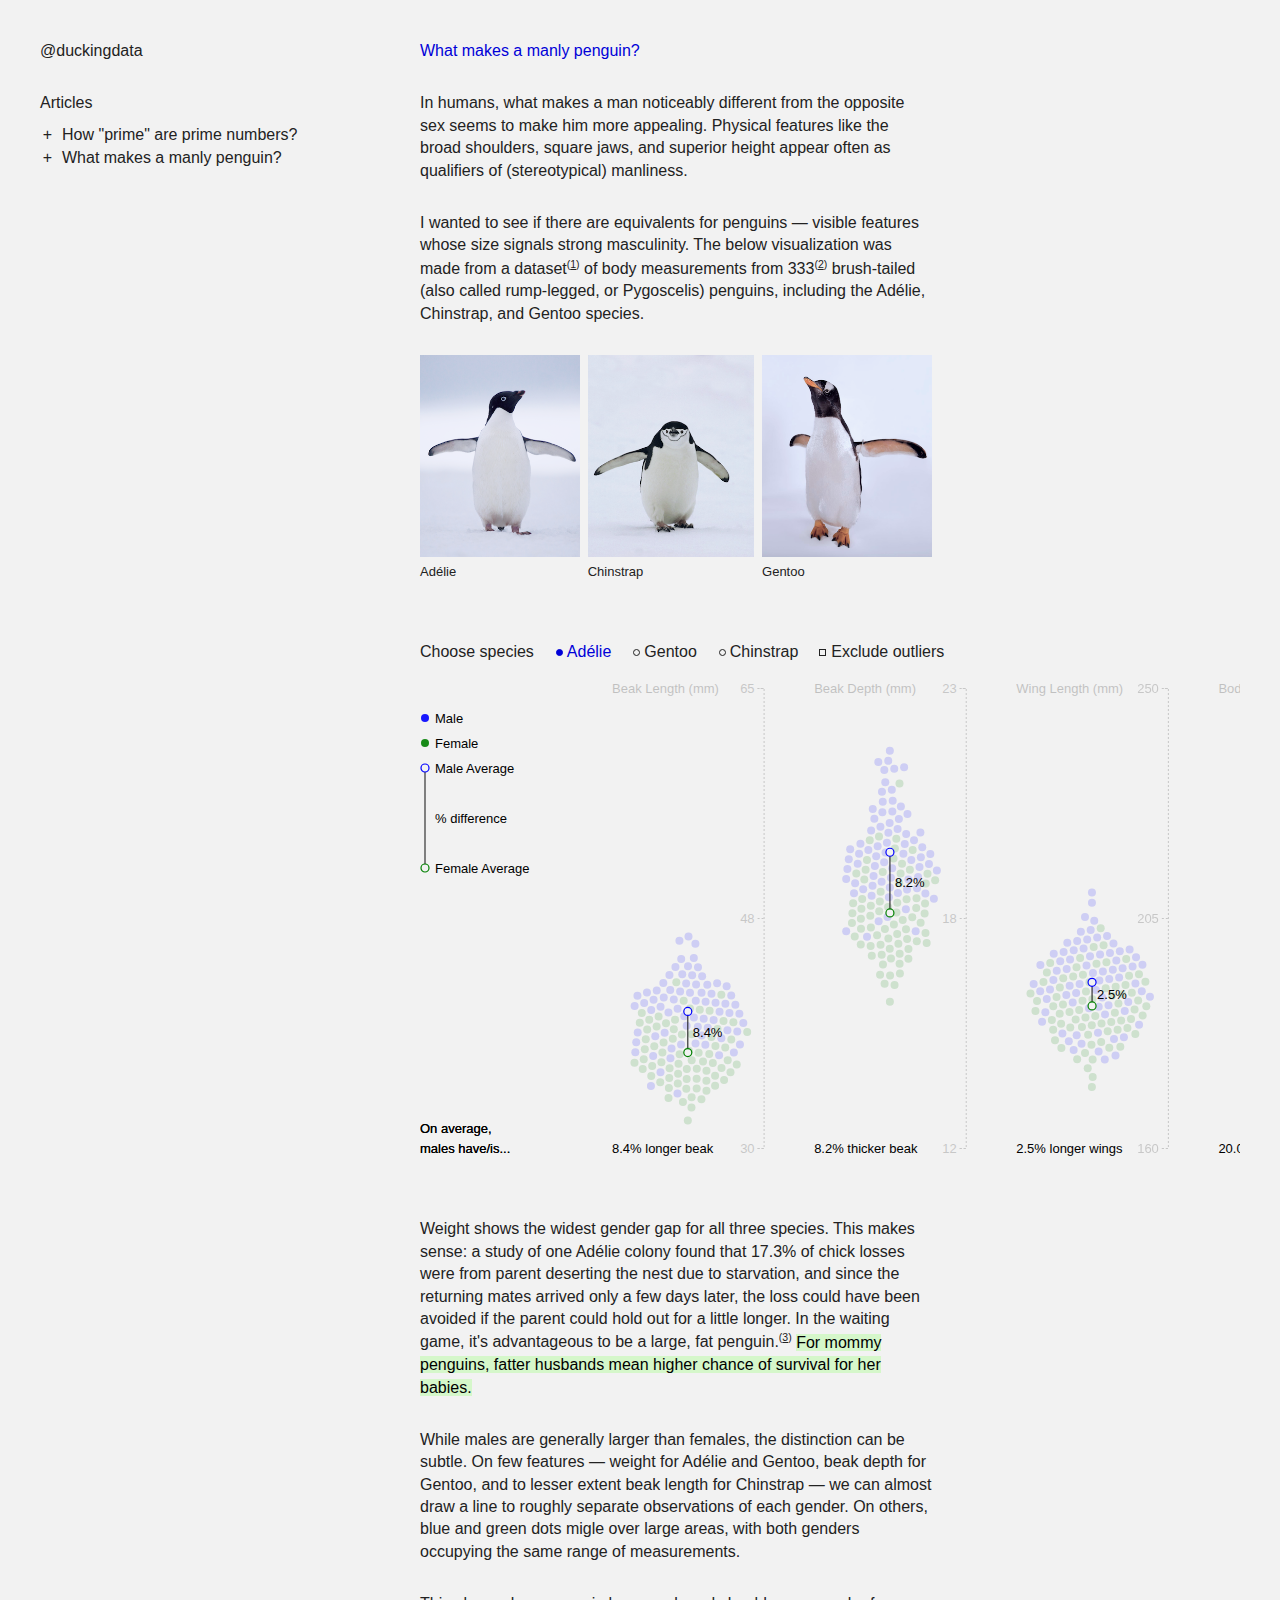
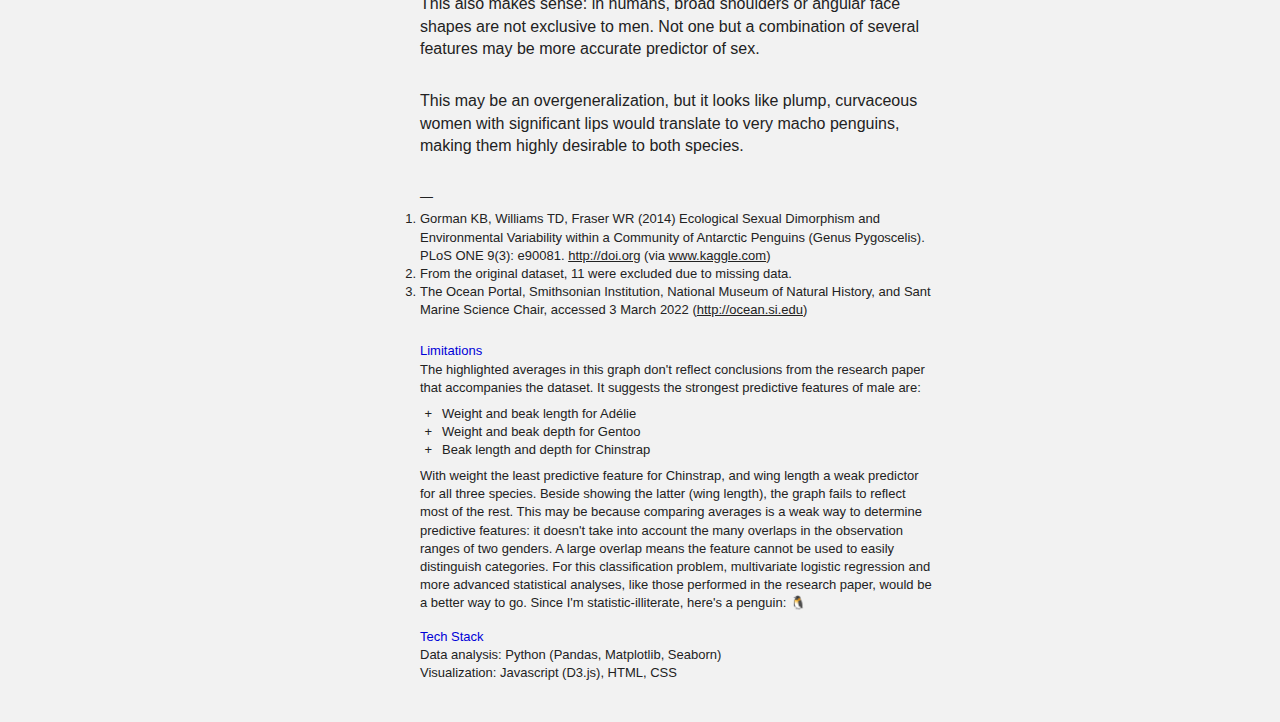
==== commit 62309f0e: "second post; updated styles" ====
--- a/220204-penguins.html
+++ b/220204-penguins.html
@@ -5,6 +5,7 @@
     <meta http-equiv="X-UA-Compatible" content="IE=edge" />
     <meta name="viewport" content="width=device-width, initial-scale=1.0" />
     <link rel="stylesheet" href="styles/styles.css" />
+    <link rel="stylesheet" href="styles/220204-penguins.css">
     <title>duckingdata</title>
   </head>
   <body>
@@ -40,7 +41,7 @@
         </figure>
       </div>
      <div class="chart-wrapper">
-       <div id="chart">
+       <div id="chart1" class="chart-wide">
          <div class="selector">
            <text>Choose species</text>
            <div class="options">
@@ -101,8 +102,8 @@
         may be more accurate predictor of sex.
       </p>
       <p>
-        To overgeneralize, it looks like plump, curvaceous women with
-        significant lips translate to very macho penguins, making them highly
+        This may be an overgeneralization, but it looks like plump, curvaceous women with
+        significant lips would translate to very macho penguins, making them highly
         desirable to both species.
       </p>
       <div class="footnote">
@@ -157,6 +158,11 @@
             here's a penguin: 🐧
           </p>
         </div>
+        <p>
+          <span class="pop">Tech Stack</span>
+          <br>Data analysis: Python (Pandas, Matplotlib, Seaborn)
+          <br>Visualization: Javascript (D3.js), HTML, CSS
+        </p>
       </div>
     </main>
   </body>
--- a/styles/styles.css
+++ b/styles/styles.css
@@ -12,31 +12,30 @@
   /* text colors */
   --base-color: #f2f2f2;
   --text-color: #222222;
-  --text-highlight: #d9fbcf;
+  --text-highlight: #d5f7ca;
   --accent-color: #0000d8;
-
   /* graph colors*/
   --faint-peripherals-opacity: 0.2;
   --faint-dots-opacity: 0.15;
   /* fonts */
   --font-main-size: 16px;
   --font-legend-size: 13px;
+  --font-tiny-size: 10.5px;
   --font-nav-button-size: 45px;
   /* layout */
   --margin: 30px;
   --mini-margin: 15px;
-  --padding: 30px;
+  --padding: 40px;
   --mini-padding: 10px;
-  --nav-width: 25vw;
-  --nav-max-width: 400px;
-  --nav-min-width: 350px;
+  --nav-width: 380px;
   --paragraph-width: 40vw;
   --paragraph-width-mobile: 70vw;
-  --paragraph-max-width: 800px;
+  --paragraph-max-width: 700px;
   --paragraph-min-width: 300px;
-  --graph-width: 60vw;
-  --graph-max-width: 1100px;
-  --graph-min-width: 960px;
+  --chart-mobile-min-width: 600px;
+  --chart--wide-width: 60vw;
+  --chart-wide-max-width: 1100px;
+  --chart-wide-min-width: 960px;
 }
 
 @keyframes fadeInAnimation {
@@ -48,9 +47,14 @@
   }
 }
 
+html {
+  height: -webkit-fill-available;
+}
+
 * {
   box-sizing: border-box;
-  font-weight: 500;
+  font-weight: 450;
+  line-height: 1.4;
   padding: 0;
   margin: 0;
   max-width: 100%;
@@ -66,17 +70,21 @@
 }
 
 body {
-  animation: fadeInAnimation ease 100ms;
+  animation: fadeInAnimation ease 200ms;
   background: var(--base-color);
   color: var(--text-color);
   font-size: var(--font-main-size);
+  min-height: -webkit-fill-available;
   -webkit-font-smoothing: antialiased;
 }
 
-figcaption,
-sup {
+figcaption {
   font-size: var(--font-legend-size);
-  font-weight: var(--font-legend-weight);
+}
+
+sup,
+sub {
+  font-size: var(--font-tiny-size);
 }
 
 h1,
@@ -107,8 +115,11 @@
 }
 
 li {
-  margin: calc(var(--mini-padding) / 3) 0;
-  padding-left: calc(var(--mini-padding) / 2);
+  padding-left: 10px;
+}
+
+line {
+  stroke: var(--text-color);
 }
 
 mark {
@@ -116,31 +127,23 @@
 }
 
 main {
-  align-items: center;
   display: flex;
   flex-direction: column;
   gap: var(--margin);
+  left: var(--nav-width);
+  width: calc(100vw - var(--nav-width));
   padding: var(--padding);
 }
 
-main header,
-main p {
+main :is(header, ul, ol, p) {
   line-break: strict;
   max-width: var(--paragraph-max-width);
   min-width: var(--paragraph-min-width);
   width: var(--paragraph-width);
 }
 
-main ul {
-  list-style: "+" outside;
-  position: relative;
-  right: calc(var(--mini-padding) / 2);
-}
-
 nav {
   background: var(--base-color);
-  border-left: 1.5px solid var(--text-color);
-  bottom: 0px;
   display: flex;
   flex-direction: column;
   gap: var(--margin);
@@ -148,15 +151,8 @@
   overflow-y: auto;
   padding: var(--padding);
   position: fixed;
-  right: 0;
-  visibility: hidden;
-  width: clamp(var(--nav-min-width), var(--nav-width), var(--nav-max-width));
+  width: var(--nav-width);
   z-index: 1;
-}
-
-nav ul {
-  list-style: "+" outside;
-  padding-left: var(--mini-padding);
 }
 
 nav a {
@@ -170,39 +166,75 @@
 
 ol {
   list-style-type: none;
-  position: relative;
-  right: calc(var(--mini-padding) / 2);
+  margin: 0.6em 0;
+  padding-left: 10px;
 }
 
 ol li {
   counter-increment: step-counter;
+  padding-left: 12px;
 }
 
 ol li:before {
   content: counter(step-counter) ".";
-  font-feature-settings: "tnum" 1;
-  left: calc(var(--padding) / (-2) - 8px);
-  position: absolute;
-  text-align: right;
+  left: -14px;
+  position: absolute;
+  text-align: center;
   width: 1.5rem;
 }
 
-#chart {
+ol ul li:before {
+  content: "";
+}
+
+path {
+  fill: none;
+  stroke: var(--text-color);
+}
+
+ul {
+  list-style: "+" outside;
+  margin: 0.6em 0;
+  padding-left: 12px;
+}
+
+ul ul {
+  list-style: "~";
+  margin: 0;
+  padding-left: 20px;
+}
+
+ul ul ul {
+  list-style: "𝗑";
+  padding-left: 19px;
+}
+
+ul ul ul ul {
+  list-style: "−";
+  padding-left: 20px;
+}
+
+svg {
+  overflow: visible;
+}
+
+#chart1,
+#chart2,
+#chart3,
+#chart4,
+#chart5 {
   display: flex;
   flex-direction: column;
   height: auto;
   gap: var(--mini-margin);
   margin: var(--margin) 0;
-  max-width: var(--graph-max-width);
-  min-width: var(--graph-min-width);
-  width: var(--graph-width);
 }
 
 #nav-button {
   position: fixed;
   right: var(--margin);
   top: calc(var(--margin) - 10px);
-  visibility: visible !important;
+  visibility: hidden;
   z-index: 1000;
 }
 
@@ -215,38 +247,64 @@
   content: "menu";
   font-size: var(--font-legend-size);
   position: absolute;
-  right: -2px;
+  right: -1px;
   top: -10px;
   z-index: 1000;
 }
 
 #nav-checkbox:checked ~ #nav-sign:before {
-  content: "";
+  content: "close";
   color: var(--accent-color);
-}
-
-.axis {
-  color: var(--text-color);
-  opacity: var(--faint-peripherals-opacity);
-}
-
-.axis path {
-  stroke: var(--text-color);
-  stroke-dasharray: 2, 2;
-}
-
-.circle {
-  opacity: var(--faint-dots-opacity);
-}
-
-.circle-avg {
-  fill: var(--base-color);
-  stroke-width: 1.2px;
+  right: 0;
+}
+
+.align-left {
+  text-anchor: start !important;
+}
+
+.align-middle {
+  text-anchor: middle !important;
+}
+
+.align-right {
+  text-anchor: end !important;
+}
+
+.annotation-line-pop {
+  stroke: var(--accent-color);
+}
+
+.annotation-line-dotted {
+  stroke-dasharray: 2px 2px;
+}
+
+.baseline-above {
+  dominant-baseline: auto !important;
+}
+
+.baseline-hanging {
+  dominant-baseline: hanging !important;
+}
+
+.chart-narrow {
+  width: var(--paragraph-width);
+  max-width: var(--paragraph-max-width);
+  min-width: var(--paragraph-min-width);
+}
+
+.chart-mobile {
+  min-width: var(--chart-mobile-min-width);
+}
+
+.chart-wide {
+  width: var(--chart--wide-width);
+  max-width: var(--chart-wide-max-width);
+  min-width: var(--chart-wide-min-width);
 }
 
 .chart-wrapper {
   display: flex;
-  justify-content: center;
+  justify-content: flex-start;
   max-width: 100vw;
   overflow-x: scroll;
   width: 100%;
@@ -284,41 +342,45 @@
 .footnote:before {
   content: "—";
   position: absolute;
-  top: calc(var(--margin) / (-2));
-}
-
-.footnote ul {
-  margin: calc(var(--mini-margin) / 2) 0;
-}
-
-.footnote li {
+  top: -15px;
+}
+
+.footnote ol {
+  padding-left: 0;
+}
+
+.footnote ol li {
+  padding-left: 0;
+}
+
+.footnote ol li:before {
+  font-feature-settings: "tnum" 1;
+  left: -28px;
+  text-align: right;
+}
+
+.footnote ol ul {
+  left: -5px;
   margin: 0;
 }
 
+.footnote ol ul li {
+  padding-left: 10px;
+}
+
 .images-row {
   display: flex;
-  gap: calc(var(--mini-margin) / 2);
+  gap: 8px;
   max-width: var(--paragraph-max-width);
   min-width: var(--paragraph-min-width);
   width: var(--paragraph-width);
 }
 
-.legend-text {
-  dominant-baseline: middle;
-  font-size: var(--font-legend-size);
-  font-weight: var(--font-legend-weight);
-}
-
-.line-avg {
-  stroke: var(--text-color);
-  stroke-width: 1.1px;
-}
-
 .massive {
   font-size: clamp(4rem, 5vw, 5rem);
-  line-height: 1.5ch;
+  line-height: 1.1;
   letter-spacing: -0.05em;
-  position: relative;
+  top: -20px;
   width: 50vw;
   word-spacing: 0.2em;
 }
@@ -328,51 +390,92 @@
   visibility: visible;
 }
 
-.options {
-  display: flex;
-  gap: var(--mini-margin);
-}
-
-.options > div {
-  align-items: center;
-  display: flex;
-}
-
-.options > div:hover .check,
-.options > div:hover .checkmark {
-  border-color: var(--accent-color);
-}
-
-.options > div:hover label {
-  color: var(--accent-color);
-}
-
 .pop {
   color: var(--accent-color);
 }
 
-.selector {
-  display: flex;
-  gap: var(--mini-margin);
-}
-
-.tick text {
+.small-text {
+  dominant-baseline: central;
   font-size: var(--font-legend-size);
+  font-weight: var(--font-legend-weight);
+}
+
+.tiny-text {
+  dominant-baseline: central;
+  font-size: var(--font-tiny-size);
+  font-weight: var(--font-legend-weight);
+  font-feature-settings: "tnum" 1;
+}
+
+.tooltip {
+  background: var(--base-color);
+  border: 1px dotted var(--accent-color);
+  display: flex;
+  font-size: var(--font-tiny-size);
+  flex-direction: column;
+  gap: 2px;
+  opacity: 0;
+  padding: 1em 1.2em;
+  pointer-events: none;
+  position: absolute;
+  text-align: center;
+  width: 160px;
+  z-index: 10;
+}
+
+.bottom-pointer:before {
+  background: var(--base-color);
+  border: 1px dotted var(--accent-color);
+  border-top-color: transparent;
+  border-left-color: transparent;
+  bottom: 0;
+  content: "";
+  height: 12px;
+  left: 50%;
+  position: absolute;
+  transform: translate(-50%, 50%) rotate(45deg);
+  width: 12px;
+  z-index: 10;
+}
+
+.side-pointer:before {
+  background: var(--base-color);
+  border: 1px dotted var(--accent-color);
+  border-top-color: transparent;
+  border-left-color: transparent;
+  left: 0;
+  content: "";
+  height: 12px;
+  top: 50%;
+  position: absolute;
+  transform: translate(-50%, -50%) rotate(135deg);
+  width: 12px;
+  z-index: 10;
 }
 
 ::-webkit-scrollbar {
   display: none;
 }
 
-@media screen and (max-width: 770px) {
-  main p,
-  main header,
+@media screen and (max-width: 820px) {
+  nav {
+    right: 0;
+    visibility: hidden;
+    width: 100%;
+    z-index: 1;
+  }
+  main {
+    left: 0 !important;
+    width: 100% !important;
+  }
+  #nav-button {
+    visibility: visible !important;
+  }
+  main :is(p, header, ul, ol),
+  .chart-narrow,
   .footnote,
   .images-row,
   .massive {
     width: var(--paragraph-width-mobile);
   }
-  .chart-wrapper {
-    justify-content: flex-start;
-  }
-}+}
--- a/styles/220204-penguins.css
+++ b/styles/220204-penguins.css
@@ -0,0 +1,51 @@
+.axis {
+  color: var(--text-color);
+  opacity: var(--faint-peripherals-opacity);
+}
+
+.axis path,
+.axis line {
+  stroke-dasharray: 2px 2px;
+}
+
+.circle {
+  opacity: var(--faint-dots-opacity);
+}
+
+.circle-avg {
+  fill: var(--base-color);
+  stroke-width: 1.2px;
+}
+
+.line-avg {
+  stroke: var(--text-color);
+  stroke-width: 1.1px;
+}
+
+.options {
+  display: flex;
+  gap: var(--mini-margin);
+}
+
+.options > div {
+  align-items: center;
+  display: flex;
+}
+
+.options > div:hover .check,
+.options > div:hover .checkmark {
+  border-color: var(--accent-color);
+}
+
+.options > div:hover label {
+  color: var(--accent-color);
+}
+
+.selector {
+  display: flex;
+  gap: var(--mini-margin);
+}
+
+.tick text {
+  font-size: var(--font-legend-size);
+}
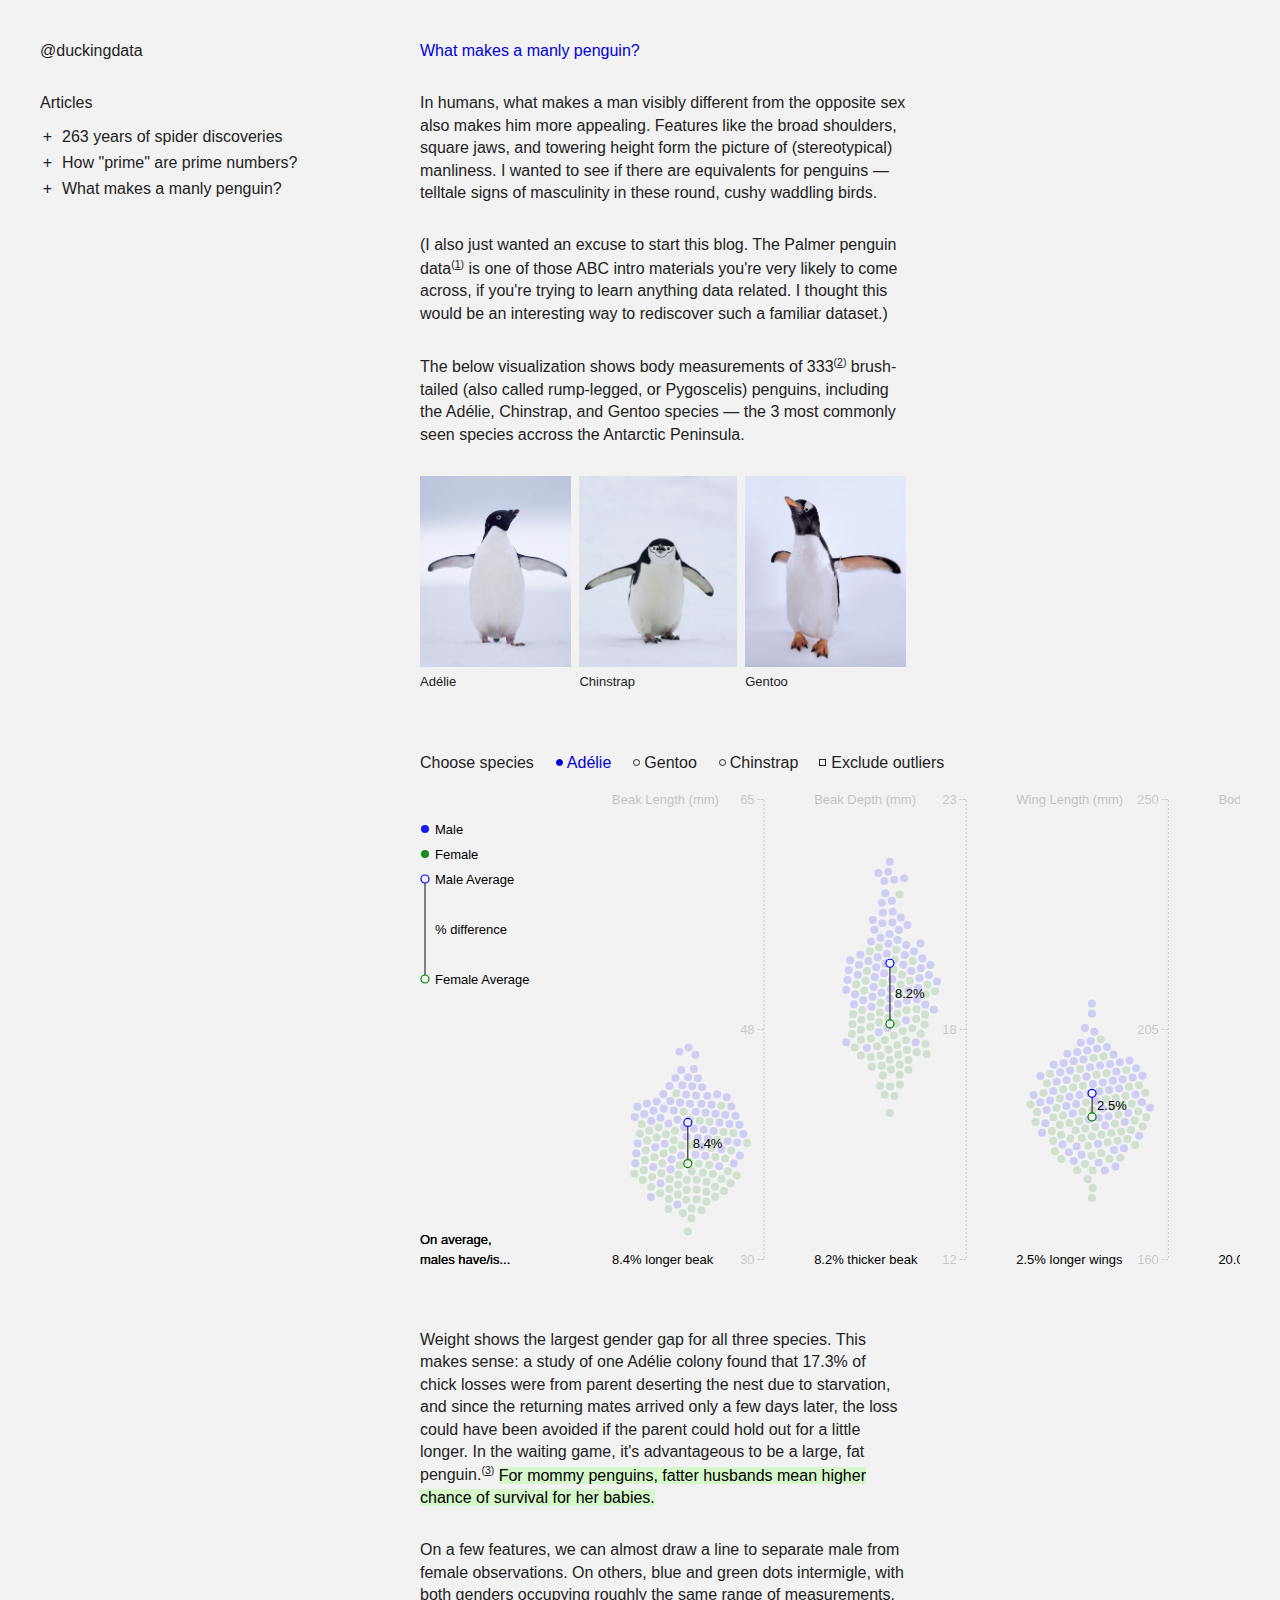
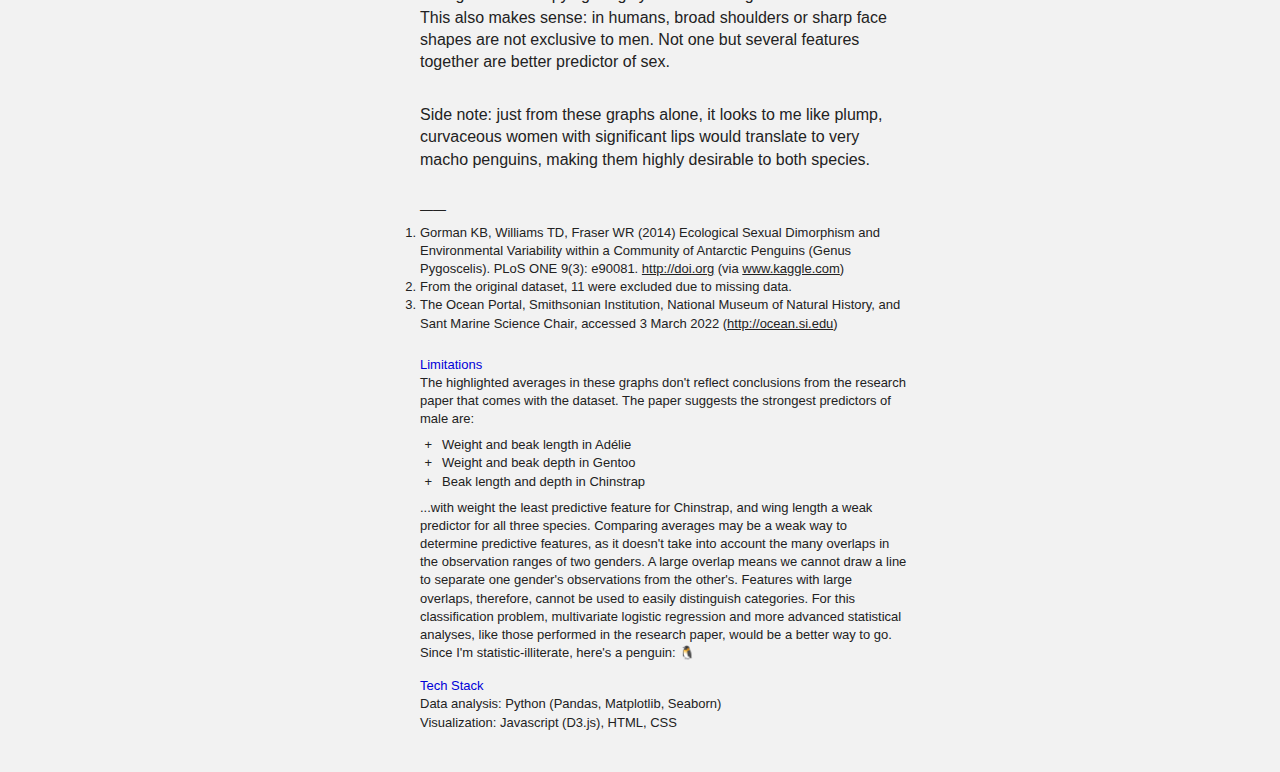
==== commit 4cc8f937: "new post; adjusted homepage & layout" ====
--- a/220204-penguins.html
+++ b/220204-penguins.html
@@ -4,8 +4,13 @@
     <meta charset="UTF-8" />
     <meta http-equiv="X-UA-Compatible" content="IE=edge" />
     <meta name="viewport" content="width=device-width, initial-scale=1.0" />
+    <meta name="description" content="A data vis blog of mundane questions." />
+    <meta
+      name="keywords"
+      content="Data Visualization, Data Analysis, D3, Penguins"
+    />
     <link rel="stylesheet" href="styles/styles.css" />
-    <link rel="stylesheet" href="styles/220204-penguins.css">
+    <link rel="stylesheet" href="styles/220204-penguins.css" />
     <title>duckingdata</title>
   </head>
   <body>
@@ -13,18 +18,26 @@
     <main onclick="bodyOnClick()">
       <header class="pop">What makes a manly penguin?</header>
       <p>
-        In humans, what makes a man noticeably different from the opposite sex
-        seems to make him more appealing. Physical features like the broad
-        shoulders, square jaws, and superior height appear often as qualifiers
-        of (stereotypical) manliness.
+        In humans, what makes a man visibly different from the opposite sex also
+        makes him more appealing. Features like the broad shoulders, square
+        jaws, and towering height form the picture of (stereotypical) manliness.
+        I wanted to see if there are equivalents for penguins — telltale signs
+        of masculinity in these round, cushy waddling birds.
       </p>
       <p>
-        I wanted to see if there are equivalents for penguins — visible features
-        whose size signals strong masculinity. The below visualization was made
-        from a dataset<sup>(<a href="#note-1">1</a>)</sup> of body measurements
-        from 333<sup>(<a href="#note-2">2</a>)</sup>
+        (I also just wanted an excuse to start this blog. The Palmer penguin
+        data<sup>(<a href="#note-1">1</a>)</sup> is one of those ABC intro
+        materials you're very likely to come across, if you're trying to learn
+        anything data related. I thought this would be an interesting way to
+        rediscover such a familiar dataset.)
+      </p>
+      <p>
+        The below visualization shows body measurements of 333<sup
+          >(<a href="#note-2">2</a>)</sup
+        >
         brush-tailed (also called rump-legged, or Pygoscelis) penguins,
-        including the Adélie, Chinstrap, and Gentoo species.
+        including the Adélie, Chinstrap, and Gentoo species — the 3 most
+        commonly seen species accross the Antarctic Peninsula.
       </p>
       <div class="images-row">
         <figure>
@@ -40,42 +53,42 @@
           <figcaption>Gentoo</figcaption>
         </figure>
       </div>
-     <div class="chart-wrapper">
-       <div id="chart1" class="chart-wide">
-         <div class="selector">
-           <text>Choose species</text>
-           <div class="options">
-             <div>
-               <input
-                 type="radio"
-                 id="Adelie"
-                 name="selector"
-                 checked="checked"
-               />
-               <label for="Adelie">Adélie</label>
-               <div class="check"></div>
-             </div>
-             <div>
-               <input type="radio" id="Gentoo" name="selector" />
-               <label for="Gentoo">Gentoo</label>
-               <div class="check"></div>
-             </div>
-             <div>
-               <input type="radio" id="Chinstrap" name="selector" />
-               <label for="Chinstrap">Chinstrap</label>
-               <div class="check"></div>
-             </div>
-             <div>
-               <input type="checkbox" id="outliers" />
-               <label for="outliers">Exclude outliers</label>
-               <div class="checkmark"></div>
-             </div>
-           </div>
-         </div>
-       </div>
-     </div>
+      <div class="chart-wrapper">
+        <div id="chart1" class="chart-wide">
+          <div class="selector">
+            <text>Choose species</text>
+            <div class="options">
+              <div>
+                <input
+                  type="radio"
+                  id="Adelie"
+                  name="selector"
+                  checked="checked"
+                />
+                <label for="Adelie">Adélie</label>
+                <div class="check"></div>
+              </div>
+              <div>
+                <input type="radio" id="Gentoo" name="selector" />
+                <label for="Gentoo">Gentoo</label>
+                <div class="check"></div>
+              </div>
+              <div>
+                <input type="radio" id="Chinstrap" name="selector" />
+                <label for="Chinstrap">Chinstrap</label>
+                <div class="check"></div>
+              </div>
+              <div>
+                <input type="checkbox" id="outliers" />
+                <label for="outliers">Exclude outliers</label>
+                <div class="checkmark"></div>
+              </div>
+            </div>
+          </div>
+        </div>
+      </div>
       <p>
-        Weight shows the widest gender gap for all three species. This makes
+        Weight shows the largest gender gap for all three species. This makes
         sense: a study of one Adélie colony found that 17.3% of chick losses
         were from parent deserting the nest due to starvation, and since the
         returning mates arrived only a few days later, the loss could have been
@@ -89,22 +102,17 @@
         >
       </p>
       <p>
-        While males are generally larger than females, the distinction can be
-        subtle. On few features — weight for Adélie and Gentoo, beak depth for
-        Gentoo, and to lesser extent beak length for Chinstrap — we can almost
-        draw a line to roughly separate observations of each gender. On others,
-        blue and green dots migle over large areas, with both genders occupying
-        the same range of measurements.
+        On a few features, we can almost draw a line to separate male from
+        female observations. On others, blue and green dots intermigle, with
+        both genders occupying roughly the same range of measurements. This also
+        makes sense: in humans, broad shoulders or sharp face shapes are not
+        exclusive to men. Not one but several features together are better
+        predictor of sex.
       </p>
       <p>
-        This also makes sense: in humans, broad shoulders or angular face shapes
-        are not exclusive to men. Not one but a combination of several features
-        may be more accurate predictor of sex.
-      </p>
-      <p>
-        This may be an overgeneralization, but it looks like plump, curvaceous women with
-        significant lips would translate to very macho penguins, making them highly
-        desirable to both species.
+        Side note: just from these graphs alone, it looks to me like plump,
+        curvaceous women with significant lips would translate to very macho
+        penguins, making them highly desirable to both species.
       </p>
       <div class="footnote">
         <ol>
@@ -112,12 +120,15 @@
             Gorman KB, Williams TD, Fraser WR (2014) Ecological Sexual
             Dimorphism and Environmental Variability within a Community of
             Antarctic Penguins (Genus Pygoscelis). PLoS ONE 9(3): e90081.
-            <a href="https://doi.org/10.1371/journal.pone.0090081"
+            <a
+              href="https://doi.org/10.1371/journal.pone.0090081"
+              target="_blank"
               >http://doi.org</a
             >
             (via
             <a
               href="https://www.kaggle.com/parulpandey/palmer-archipelago-antarctica-penguin-data"
+              target="_blank"
               >www.kaggle.com</a
             >)
           </li>
@@ -127,41 +138,44 @@
           <li id="note-3">
             The Ocean Portal, Smithsonian Institution, National Museum of
             Natural History, and Sant Marine Science Chair, accessed 3 March
-            2022 (<a href="https://ocean.si.edu/ocean-life/seabirds/penguins"
+            2022 (<a
+              href="https://ocean.si.edu/ocean-life/seabirds/penguins"
+              target="_blank"
               >http://ocean.si.edu</a
             >)
           </li>
         </ol>
         <div>
           <p>
-            <span class="pop">Limitations</span><br />The highlighted
-            averages in this graph don't reflect conclusions from the research
-            paper that accompanies the dataset. It suggests the strongest
-            predictive features of male are:
+            <span class="pop">Limitations</span><br />The highlighted averages
+            in these graphs don't reflect conclusions from the research paper
+            that comes with the dataset. The paper suggests the strongest
+            predictors of male are:
           </p>
           <ul>
-            <li>Weight and beak length for Adélie</li>
-            <li>Weight and beak depth for Gentoo</li>
-            <li>Beak length and depth for Chinstrap</li>
+            <li>Weight and beak length in Adélie</li>
+            <li>Weight and beak depth in Gentoo</li>
+            <li>Beak length and depth in Chinstrap</li>
           </ul>
           <p>
-            With weight the least predictive feature for Chinstrap, and wing
-            length a weak predictor for all three species. Beside showing the
-            latter (wing length), the graph fails to reflect most of the rest.
-            This may be because comparing averages is a weak way to determine
-            predictive features: it doesn't take into account the many overlaps
-            in the observation ranges of two genders. A large overlap means the
-            feature cannot be used to easily distinguish categories. For this
-            classification problem, multivariate logistic regression and more
-            advanced statistical analyses, like those performed in the research
-            paper, would be a better way to go. Since I'm statistic-illiterate,
-            here's a penguin: 🐧
+            ...with weight the least predictive feature for Chinstrap, and wing
+            length a weak predictor for all three species. Comparing averages
+            may be a weak way to determine predictive features, as it
+            doesn't take into account the many overlaps in the observation
+            ranges of two genders. A large overlap means we cannot draw a line
+            to separate one gender's observations from the other's. Features
+            with large overlaps, therefore, cannot be used to easily distinguish
+            categories. For this classification problem, multivariate logistic
+            regression and more advanced statistical analyses, like those
+            performed in the research paper, would be a better way to go. Since
+            I'm statistic-illiterate, here's a penguin: 🐧
           </p>
         </div>
+
         <p>
           <span class="pop">Tech Stack</span>
-          <br>Data analysis: Python (Pandas, Matplotlib, Seaborn)
-          <br>Visualization: Javascript (D3.js), HTML, CSS
+          <br />Data analysis: Python (Pandas, Matplotlib, Seaborn)
+          <br />Visualization: Javascript (D3.js), HTML, CSS
         </p>
       </div>
     </main>
--- a/styles/styles.css
+++ b/styles/styles.css
@@ -28,9 +28,9 @@
   --padding: 40px;
   --mini-padding: 10px;
   --nav-width: 380px;
-  --paragraph-width: 40vw;
+  --paragraph-width: 38vw;
   --paragraph-width-mobile: 70vw;
-  --paragraph-max-width: 700px;
+  --paragraph-max-width: 650px;
   --paragraph-min-width: 300px;
   --chart-mobile-min-width: 600px;
   --chart--wide-width: 60vw;
@@ -159,6 +159,10 @@
   text-decoration: none;
 }
 
+nav li {
+  line-height: 1.6;
+}
+
 nav li:hover,
 nav li:hover a {
   color: var(--accent-color) !important;
@@ -227,7 +231,7 @@
   flex-direction: column;
   height: auto;
   gap: var(--mini-margin);
-  margin: var(--margin) 0;
+  /* margin: var(--margin) 0; */
 }
 
 #nav-button {
@@ -282,8 +286,13 @@
   dominant-baseline: auto !important;
 }
 
+.baseline-middle {
+  dominant-baseline: central !important;
+}
+
 .baseline-hanging {
   dominant-baseline: hanging !important;
+  color: #e0dedc;
 }
 
 .chart-narrow {
@@ -305,6 +314,7 @@
 .chart-wrapper {
   display: flex;
   justify-content: flex-start;
+  margin: var(--margin) 0;
   max-width: 100vw;
   overflow-x: scroll;
   width: 100%;
@@ -340,7 +350,7 @@
 }
 
 .footnote:before {
-  content: "—";
+  content: "——";
   position: absolute;
   top: -15px;
 }
@@ -376,13 +386,31 @@
   width: var(--paragraph-width);
 }
 
-.massive {
-  font-size: clamp(4rem, 5vw, 5rem);
-  line-height: 1.1;
-  letter-spacing: -0.05em;
-  top: -20px;
-  width: 50vw;
-  word-spacing: 0.2em;
+.massive-home {
+  opacity: .15;
+}
+
+.massive-home :is(a, header, p) {
+  color: var(--accent-color);
+  font-size: clamp(3rem, 3vw, 5rem);
+  font-weight: 400;
+  letter-spacing: -0.05rem;
+  line-height: 1.2;
+  max-width: none;
+  top: -10px;
+  width: calc(100vw - var(--nav-width) - var(--padding)*4);
+  word-spacing: .1em;
+}
+
+.massive-home a {
+  text-decoration: none;
+  top: 0;
+}
+
+.massive-home sup {
+  font-size: clamp(1rem, 1vw, 2rem);
+  letter-spacing: normal;
+  top: -10px;
 }
 
 .open-menu {
@@ -419,7 +447,7 @@
   pointer-events: none;
   position: absolute;
   text-align: center;
-  width: 160px;
+  width: 165px;
   z-index: 10;
 }
 
@@ -478,4 +506,7 @@
   .massive {
     width: var(--paragraph-width-mobile);
   }
-}
+  .massive-home :is(a, header, p) {
+    width: calc(100vw - var(--padding)*4);
+  }
+}
